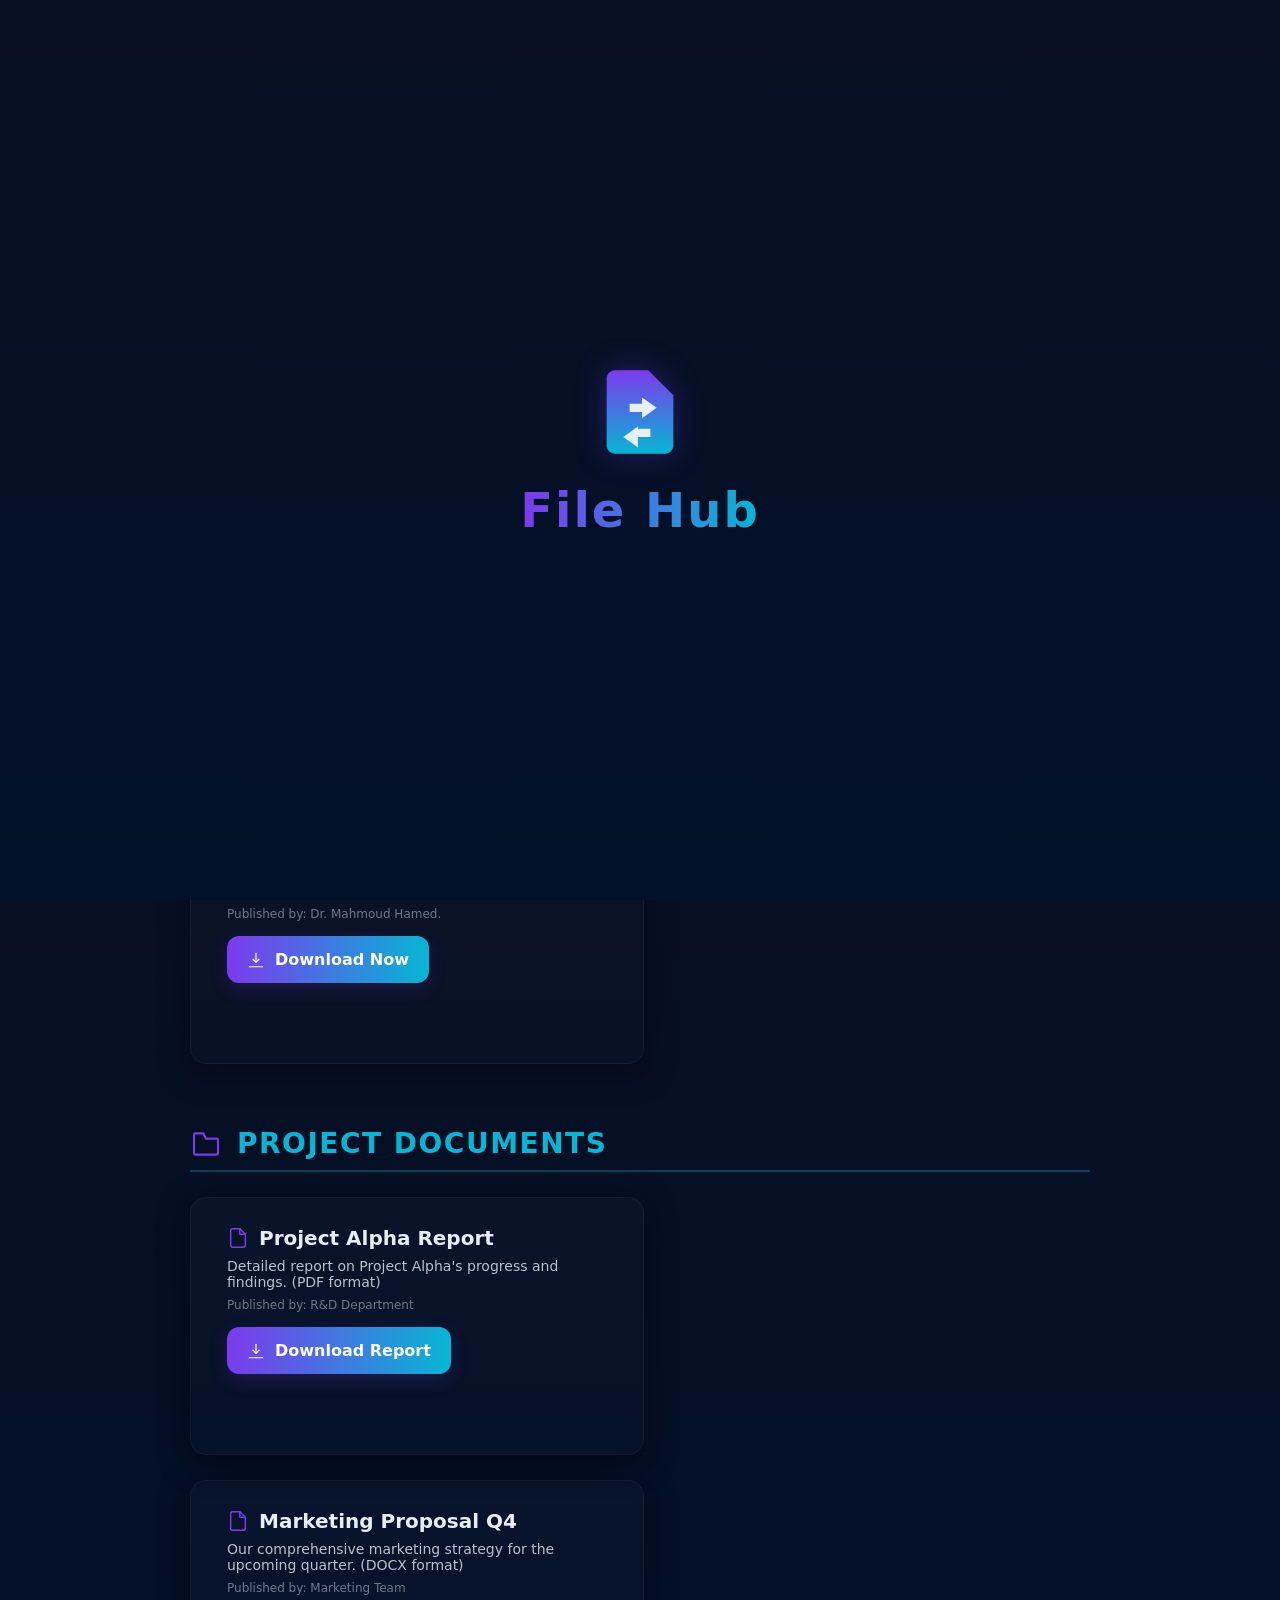
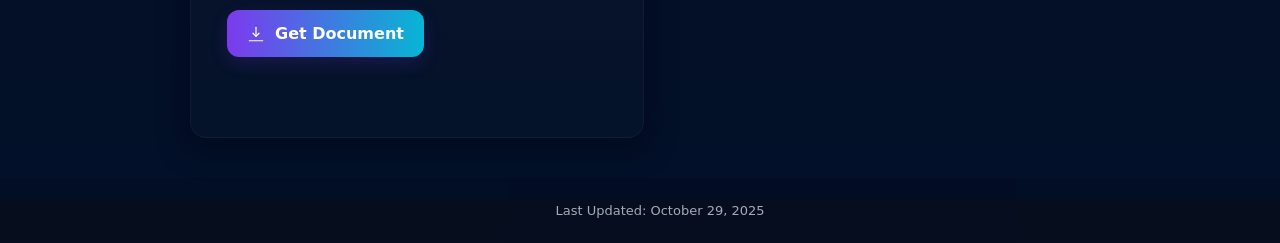
==== Downloads.html @ 2395d676 "Rename Home.html to Downloads.html" ====
<!doctype html>
<html lang="en">
<head>
  <meta charset="utf-8" />
  <meta name="viewport" content="width=device-width,initial-scale=1" />
  <title>File Hub - Downloads</title>
  <!-- Favicon for Files and Mechatronics -->
  <link rel="icon" type="image/svg+xml" href="data:image/svg+xml,%3Csvg xmlns='http://www.w3.org/2000/svg' viewBox='0 0 24 24'%3E%3Cdefs%3E%3ClinearGradient id='a' x1='12' y1='2' x2='12' y2='22' gradientUnits='userSpaceOnUse'%3E%3Cstop stop-color='%237c3aed'/%3E%3Cstop offset='1' stop-color='%2306b6d4'/%3E%3C/linearGradient%3E%3C/defs%3E%3Cpath d='M14 2H6c-1.1 0-2 .9-2 2v16c0 1.1.9 2 2 2h12c1.1 0 2-.9 2-2V8l-6-6z' fill='url(%23a)'/%3E%3Cpath d='M12.5 12h-3v-2h3V8.5L16 11l-3.5 2.5V12zM11.5 16h3v2h-3v2.5L8 18l3.5-2.5V16z' fill='%23e6eef8'/%3E%3C/svg%3E">
  <!-- Developer Note: This favicon represents a document with a gear, symbolizing files and mechatronics. -->

  <style>
    :root{
      --bg:#0f172a;
      --card:#0b1220;
      --accent1:#7c3aed;
      --accent2:#06b6d4;
      --glass: rgba(255,255,255,0.04);
      --text-color: #e6eef8;
      --muted-text: #b0bec5;
    }
    html,body{height:100%;margin:0;font-family:Inter,ui-sans-serif,system-ui,-apple-system,"Segoe UI",Roboto,'Helvetica Neue',Arial}
    body{
      display: flex;
      flex-direction: column; /* Stack header, main, footer vertically */
      min-height: 100vh; /* Ensure body takes full viewport height */
      background:linear-gradient(180deg,#071023 0%, #021029 100%);
      color:var(--text-color);
      justify-content: space-between; /* Push footer to bottom */
      overflow-x: hidden; /* Prevent horizontal scroll */
    }

    /* Splash Screen Styles */
    #splash-screen {
        position: fixed;
        top: 0;
        left: 0;
        width: 100%;
        height: 100%;
        background: linear-gradient(180deg,#071023 0%, #021029 100%);
        display: flex;
        flex-direction: column;
        justify-content: center;
        align-items: center;
        z-index: 1000;
        opacity: 1;
        visibility: visible;
        transition: opacity 0.5s ease-out, visibility 0.5s ease-out;
    }
    #splash-screen.hidden {
        opacity: 0;
        visibility: hidden;
    }
    #splash-screen .splash-icon {
        width: 100px;
        height: 100px;
        margin-bottom: 20px;
        /* Using a gradient for the icon to match card buttons */
        --icon-color-start: var(--accent1);
        --icon-color-end: var(--accent2);
        filter: drop-shadow(0 0 15px rgba(124,58,237,0.3)); /* Soft glow */
    }
    #splash-screen .splash-title {
        font-size: 3em;
        font-weight: 800;
        background: linear-gradient(90deg, var(--accent1), var(--accent2));
        -webkit-background-clip: text;
        -webkit-text-fill-color: transparent;
        margin: 0;
        letter-spacing: 2px;
    }

    main{
        flex-grow: 1; /* Allow main content to expand and push footer down */
        display: flex;
        flex-direction: column; /* Stack sections vertically */
        align-items: center; /* Center sections horizontally */
        padding: 40px 20px; /* Padding for the entire main content area */
        gap: 40px; /* Space between sections */
    }

    /* Upload Button Styles */
    .upload-section {
        width: 100%;
        max-width: 900px;
        margin-bottom: 20px; /* Space between upload button and first section */
        text-align: right; /* Align button to the right */
        padding-right: 20px; /* Small padding */
    }
    .upload-btn {
        --pad:14px 20px;
        display:inline-flex;
        align-items:center;
        gap:10px;
        background:linear-gradient(90deg,var(--accent1),var(--accent2));
        padding:var(--pad);
        border-radius:12px;
        color:white;
        font-weight:700;
        text-decoration:none;
        box-shadow:0 6px 18px rgba(124,58,237,0.18);
        transition:transform .15s ease,box-shadow .15s ease;
        cursor: pointer; /* Indicate it's clickable */
    }
    .upload-btn:hover{transform:translateY(-3px);box-shadow:0 12px 30px rgba(6,182,212,0.12)}
    .upload-btn:active{transform:translateY(-1px)}
    .upload-btn .icon {
        width:18px;
        height:18px;
        display:inline-block;
    }

    /* Modal Styles */
    .modal-overlay {
        position: fixed;
        top: 0;
        left: 0;
        width: 100%;
        height: 100%;
        background: rgba(0, 0, 0, 0.7); /* Dark semi-transparent background */
        display: flex;
        justify-content: center;
        align-items: center;
        z-index: 1001; /* Above splash screen when visible */
        opacity: 0;
        visibility: hidden;
        transition: opacity 0.3s ease-out, visibility 0.3s ease-out;
    }
    .modal-overlay.visible {
        opacity: 1;
        visibility: visible;
    }
    .modal-content {
        background: var(--card); /* Match card background */
        border-radius: 16px;
        box-shadow: 0 10px 40px rgba(0,0,0,0.8);
        width: 90%;
        max-width: 900px; /* Max width for the modal */
        height: 80%;
        position: relative;
        padding: 20px;
        display: flex;
        flex-direction: column;
        border: 1px solid rgba(255,255,255,0.06); /* Subtle border */
    }
    .modal-close-btn {
        position: absolute;
        top: 15px;
        right: 15px;
        background: none;
        border: none;
        font-size: 2.5em; /* Large X */
        color: var(--muted-text);
        cursor: pointer;
        line-height: 1;
        padding: 0;
        transition: color 0.2s ease;
    }
    .modal-close-btn:hover {
        color: var(--accent2); /* Accent color on hover */
    }
    .modal-iframe {
        width: 100%;
        height: 100%;
        border: none;
        border-radius: 8px; /* Slightly rounded corners for the iframe */
        background-color: white; /* Forms generally have white backgrounds */
    }


    /* Styles for individual file sections */
    .file-section {
        width: 100%;
        max-width: 900px; /* Max width for sections, adjust as needed */
        margin: 0 auto; /* Center sections */
    }
    .section-title {
        font-size: 28px;
        font-weight: 700;
        margin-bottom: 25px;
        color: var(--accent2); /* Use accent color for section titles */
        text-align: left; /* Aligned to left */
        text-transform: uppercase;
        letter-spacing: 1.5px;
        border-bottom: 2px solid rgba(6, 182, 212, 0.3); /* Subtle underline */
        padding-bottom: 10px;
        display: flex; /* For icon alignment */
        align-items: center;
        gap: 15px; /* Space between icon and title text */
    }
    .section-title .section-icon {
        width: 32px;
        height: 32px;
        color: var(--accent1); /* Use accent1 for section icons */
        transition: transform 0.2s ease-in-out;
    }
    .section-title:hover .section-icon {
        transform: scale(1.1); /* Subtle hover effect for icons */
    }
    .section-cards-wrapper {
        display: flex;
        flex-wrap: wrap; /* Allow cards to wrap to the next line */
        gap: 25px; /* Space between cards within a section */
        justify-content: flex-start; /* Align cards to the left within the section */
    }

    .card{
        background:linear-gradient(180deg, rgba(255,255,255,0.02), rgba(255,255,255,0.01));
        border-radius:16px;
        padding:28px 36px;
        box-shadow:0 8px 30px rgba(2,6,23,0.7);
        display:flex;
        gap:20px;
        align-items: flex-start; /* Align items to the left within the card */
        border:1px solid rgba(255,255,255,0.04);
        flex-direction: column; /* Stack info and other elements vertically */
        text-align: left; /* Align text within card to the left */
        max-width: 380px; /* Limit card width for better layout with multiple cards */
        width: 100%; /* Ensure card takes full width of its container if needed */
        min-height: 200px; /* Ensure cards have a consistent minimum height */
        justify-content: space-between; /* Space out content vertically */
    }
    .info{
        max-width:360px;
        width: 100%; /* Ensure info div takes full width of card */
    }
    .title{
      font-size:20px; /* Slightly larger title */
      font-weight:700;
      margin:0 0 8px; /* Adjusted margin */
      display: flex;
      align-items: center;
      justify-content: flex-start; /* Align title content to the left */
      color: var(--text-color); /* Ensure title color is clear */
    }
    .title .file-icon {
        width: 22px; /* Slightly larger icon */
        height: 22px;
        vertical-align: middle;
        margin-right: 10px; /* Adjusted margin */
        color: var(--accent1); /* Using accent1 for file icon */
    }
    .desc{
        font-size:14px; /* Slightly larger description */
        opacity:.8;
        margin:0 0 8px; /* Added margin-bottom */
    }
    .publisher { /* New style for publisher text */
        font-size: 12px;
        opacity: 0.6;
        margin-top: 5px;
        margin-bottom: 15px; /* Space before button */
        color: var(--muted-text); /* Muted color */
    }
    .download-btn{--pad:14px 20px;display:inline-flex;align-items:center;gap:10px;background:linear-gradient(90deg,var(--accent1),var(--accent2));padding:var(--pad);border-radius:12px;color:white;font-weight:700;text-decoration:none;box-shadow:0 6px 18px rgba(124,58,237,0.18);transition:transform .15s ease,box-shadow .15s ease}
    .download-btn:hover{transform:translateY(-3px);box-shadow:0 12px 30px rgba(6,182,212,0.12)}
    .download-btn:active{transform:translateY(-1px)}
    .icon{width:18px;height:18px;display:inline-block}

    /* Footer Styles */
    .page-footer {
        width: 100%;
        text-align: center;
        padding: 25px 20px;
        font-size: 13px;
        opacity: 0.7;
        color: var(--text-color);
        background: rgba(0,0,0,0.2); /* Slightly darker background for footer */
        margin-top: auto; /* Pushes footer to the bottom */
    }
    .page-footer p {
        margin: 0;
    }

    @media (max-width: 600px) {
        .card {
            padding: 20px 25px;
            max-width: 100%; /* Allow cards to take full width on small screens */
            align-items: center; /* Center content on small screens */
            text-align: center;
        }
        .section-title {
            font-size: 24px;
            justify-content: center; /* Center section title on small screens */
            text-align: center;
        }
        .title {
            justify-content: center; /* Center file title on small screens */
        }
        #splash-screen .splash-title {
            font-size: 2.2em;
        }
        .upload-section {
            text-align: center; /* Center upload button on small screens */
            padding-right: 0;
        }
        .modal-content {
            width: 95%; /* Make modal slightly wider on small screens */
            height: 90%;
        }
        .modal-close-btn {
            font-size: 2em; /* Smaller close button on small screens */
            top: 10px;
            right: 10px;
        }
    }
  </style>
</head>
<body>
  <!-- Splash Screen -->
  <div id="splash-screen">
    <svg class="splash-icon" viewBox="0 0 24 24" xmlns="http://www.w3.org/2000/svg">
        <defs>
            <linearGradient id="splashIconGradient" x1="12" y1="2" x2="12" y2="22" gradientUnits="userSpaceOnUse">
                <stop stop-color="var(--icon-color-start)"/>
                <stop offset="1" stop-color="var(--icon-color-end)"/>
            </linearGradient>
        </defs>
        <path d="M14 2H6c-1.1 0-2 .9-2 2v16c0 1.1.9 2 2 2h12c1.1 0 2-.9 2-2V8l-6-6z" fill="url(#splashIconGradient)"/>
        <path d="M12.5 12h-3v-2h3V8.5L16 11l-3.5 2.5V12zM11.5 16h3v2h-3v2.5L8 18l3.5-2.5V16z" fill="var(--text-color)"/>
    </svg>
    <p class="splash-title">File Hub</p>
  </div>
  <!-- End Splash Screen -->

  <!-- Upload Form Modal -->
  <div id="upload-modal-overlay" class="modal-overlay">
    <div class="modal-content">
      <button class="modal-close-btn" id="modal-close-btn">&times;</button>
      <iframe id="office-form-iframe" class="modal-iframe" src="" frameborder="0" allowfullscreen></iframe>
    </div>
  </div>
  <!-- End Upload Form Modal -->

  <main>
    <!-- Upload Files Section -->
    <div class="upload-section">
      <a id="upload-btn" class="upload-btn" href="#" role="button" data-form-url="https://forms.office.com/r/fYUKMMHHVL">
        <svg class="icon" viewBox="0 0 24 24" fill="none" xmlns="http://www.w3.org/2000/svg" aria-hidden="true">
            <path d="M4 14.8996V20.8996C4 21.452 4.44772 21.8996 5 21.8996H19C19.5523 21.8996 20 21.452 20 20.8996V14.8996" stroke="currentColor" stroke-width="1.6" stroke-linecap="round" stroke-linejoin="round"/>
            <path d="M12 16.8996V3.8996" stroke="currentColor" stroke-width="1.6" stroke-linecap="round" stroke-linejoin="round"/>
            <path d="M7 8.8996L12 3.8996L17 8.8996" stroke="currentColor" stroke-width="1.6" stroke-linecap="round" stroke-linejoin="round"/>
        </svg>
        Upload Files
      </a>
      <!-- Developer Note: This button opens an Office Form in a modal for users to upload files. -->
    </div>

    <!-- Start of File Section -->
    <section class="file-section">
      <h2 class="section-title">
        <svg class="section-icon" viewBox="0 0 24 24" fill="none" xmlns="http://www.w3.org/2000/svg">
            <path d="M10 4H4C3.44772 4 3 4.44772 3 5V19C3 19.5523 3.44772 20 4 20H20C20.5523 20 21 19.5523 21 19V9C21 8.44772 20.5523 8 20 8H12L10 4Z" stroke="currentColor" stroke-width="1.6" stroke-linecap="round" stroke-linejoin="round"/>
        </svg>
        Pneumatics and Hydraulics
      </h2>
      <div class="section-cards-wrapper">

        <!-- Start of Download Card -->
        <div class="card" role="region" aria-label="download card for Utility Program">
          <div class="info">
            <p class="title">
                <svg class="file-icon" viewBox="0 0 24 24" fill="none" xmlns="http://www.w3.org/2000/svg">
                    <path d="M14 2H6C5.46957 2 4.96086 2.21071 4.58579 2.58579C4.21071 2.96086 4 3.46957 4 4V20C4 20.5304 4.21071 21.0391 4.58579 21.4142C4.96086 21.7893 5.46957 22 6 22H18C18.5304 22 19.0391 21.7893 19.4142 21.4142C19.7893 21.0391 20 20.5304 20 20V8L14 2Z" stroke="currentColor" stroke-width="1.6" stroke-linecap="round" stroke-linejoin="round"/>
                    <path d="M14 2V8H20" stroke="currentColor" stroke-width="1.6" stroke-linecap="round" stroke-linejoin="round"/>
                </svg>
                Lecture 1
            </p>
            <p class="desc">Download the Lecture 1 of Pneumatics and Hydraulics.</p>
            <p class="publisher">Published by: Dr. Mahmoud Hamed.</p>
            <div style="margin-top:12px">
              <a class="download-btn" href="#" role="button"
                 data-file-url="https://drive.google.com/file/d/1rLRCszhYdbH1xzMe_nOHAbzesxZN32Aa/view?usp=drive_link"
                 data-file-name="Pneumatics_and_Hydraulics_Lecture_1_DTU.pdf">
                <svg class="icon" viewBox="0 0 24 24" fill="none" xmlns="http://www.w3.org/2000/svg" aria-hidden="true">
                  <path d="M12 3v12" stroke="currentColor" stroke-width="1.6" stroke-linecap="round" stroke-linejoin="round"/>
                  <path d="M8 11l4 4 4-4" stroke="currentColor" stroke-width="1.6" stroke-linecap="round" stroke-linejoin="round"/>
                  <path d="M21 21H3" stroke="currentColor" stroke-width="1.6" stroke-linecap="round" stroke-linejoin="round"/>
                </svg>
                Download Now
              </a>
            </div>
            <!-- Developer Note: If the file opens in the browser, right-click the preview and choose "Save as..." or use the button again. -->
          </div>
        </div>
        <!-- End of Download Card -->

        <!-- Start of Download Card - Duplicate this block for more files in this section -->
        <div class="card" role="region" aria-label="download card for Driver Pack">
          <div class="info">
            <p class="title">
                <svg class="file-icon" viewBox="0 0 24 24" fill="none" xmlns="http://www.w3.org/2000/svg">
                    <path d="M14 2H6C5.46957 2 4.96086 2.21071 4.58579 2.58579C4.21071 2.96086 4 3.46957 4 4V20C4 20.5304 4.21071 21.0391 4.58579 21.4142C4.96086 21.7893 5.46957 22 6 22H18C18.5304 22 19.0391 21.7893 19.4142 21.4142C19.7893 21.0391 20 20.5304 20 20V8L14 2Z" stroke="currentColor" stroke-width="1.6" stroke-linecap="round" stroke-linejoin="round"/>
                    <path d="M14 2V8H20" stroke="currentColor" stroke-width="1.6" stroke-linecap="round" stroke-linejoin="round"/>
                </svg>
                Lecture 2
            </p>
            <p class="desc">Download the Lecture 2 of Pneumatics and Hydraulics.</p>
            <p class="publisher">Published by: Dr. Mahmoud Hamed.</p>
            <div style="margin-top:12px">
              <a class="download-btn" href="#" role="button"
                 data-file-url="https://drive.google.com/file/d/1QFP4odfAIu3-ukTrT6fys9Et8iOrzWIq/view?usp=drive_link"
                 data-file-name="Pneumatics_and_Hydraulics_Lecture_2_DTU.pdf">
                <svg class="icon" viewBox="0 0 24 24" fill="none" xmlns="http://www.w3.org/2000/svg" aria-hidden="true">
                  <path d="M12 3v12" stroke="currentColor" stroke-width="1.6" stroke-linecap="round" stroke-linejoin="round"/>
                  <path d="M8 11l4 4 4-4" stroke="currentColor" stroke-width="1.6" stroke-linecap="round" stroke-linejoin="round"/>
                  <path d="M21 21H3" stroke="currentColor" stroke-width="1.6" stroke-linecap="round" stroke-linejoin="round"/>
                </svg>
                Download Now
              </a>
            </div>
            <!-- Developer Note: If the file opens in the browser, right-click the preview and choose "Save as..." or use the button again. -->
          </div>
        </div>
        <!-- End of Download Card -->
   <!-- Start of Download Card - Duplicate this block for more files in this section -->
        <div class="card" role="region" aria-label="download card for Driver Pack">
          <div class="info">
            <p class="title">
                <svg class="file-icon" viewBox="0 0 24 24" fill="none" xmlns="http://www.w3.org/2000/svg">
                    <path d="M14 2H6C5.46957 2 4.96086 2.21071 4.58579 2.58579C4.21071 2.96086 4 3.46957 4 4V20C4 20.5304 4.21071 21.0391 4.58579 21.4142C4.96086 21.7893 5.46957 22 6 22H18C18.5304 22 19.0391 21.7893 19.4142 21.4142C19.7893 21.0391 20 20.5304 20 20V8L14 2Z" stroke="currentColor" stroke-width="1.6" stroke-linecap="round" stroke-linejoin="round"/>
                    <path d="M14 2V8H20" stroke="currentColor" stroke-width="1.6" stroke-linecap="round" stroke-linejoin="round"/>
                </svg>
                Lecture 3
            </p>
            <p class="desc">Download the Lecture 3 of Pneumatics and Hydraulics.</p>
            <p class="publisher">Published by: Dr. Mahmoud Hamed.</p>
            <div style="margin-top:12px">
              <a class="download-btn" href="#" role="button"
                 data-file-url="https://drive.google.com/file/d/1Ij56Ad3kgxddCuv0FKruCuSk6Y7LHcGp/view?usp=drive_link"
                 data-file-name="Pneumatics_and_Hydraulics_Lecture_3_DTU.pdf">
                <svg class="icon" viewBox="0 0 24 24" fill="none" xmlns="http://www.w3.org/2000/svg" aria-hidden="true">
                  <path d="M12 3v12" stroke="currentColor" stroke-width="1.6" stroke-linecap="round" stroke-linejoin="round"/>
                  <path d="M8 11l4 4 4-4" stroke="currentColor" stroke-width="1.6" stroke-linecap="round" stroke-linejoin="round"/>
                  <path d="M21 21H3" stroke="currentColor" stroke-width="1.6" stroke-linecap="round" stroke-linejoin="round"/>
                </svg>
                Download Now
              </a>
            </div>
            <!-- Developer Note: If the file opens in the browser, right-click the preview and choose "Save as..." or use the button again. -->
          </div>
        </div>
        <!-- End of Download Card -->

      </div>
    </section>
    <!-- End of File Section -->

    <!-- Start of File Section - Duplicate this entire section block for more categories -->
    <section class="file-section">
      <h2 class="section-title">
        <svg class="section-icon" viewBox="0 0 24 24" fill="none" xmlns="http://www.w3.org/2000/svg">
            <path d="M10 4H4C3.44772 4 3 4.44772 3 5V19C3 19.5523 3.44772 20 4 20H20C20.5523 20 21 19.5523 21 19V9C21 8.44772 20.5523 8 20 8H12L10 4Z" stroke="currentColor" stroke-width="1.6" stroke-linecap="round" stroke-linejoin="round"/>
        </svg>
        Project Documents
      </h2>
      <div class="section-cards-wrapper">

        <!-- Start of Download Card -->
        <div class="card" role="region" aria-label="download card for Project Alpha Report">
          <div class="info">
            <p class="title">
                <svg class="file-icon" viewBox="0 0 24 24" fill="none" xmlns="http://www.w3.org/2000/svg">
                    <path d="M14 2H6C5.46957 2 4.96086 2.21071 4.58579 2.58579C4.21071 2.96086 4 3.46957 4 4V20C4 20.5304 4.21071 21.0391 4.58579 21.4142C4.96086 21.7893 5.46957 22 6 22H18C18.5304 22 19.0391 21.7893 19.4142 21.4142C19.7893 21.0391 20 20.5304 20 20V8L14 2Z" stroke="currentColor" stroke-width="1.6" stroke-linecap="round" stroke-linejoin="round"/>
                    <path d="M14 2V8H20" stroke="currentColor" stroke-width="1.6" stroke-linecap="round" stroke-linejoin="round"/>
                </svg>
                Project Alpha Report
            </p>
            <p class="desc">Detailed report on Project Alpha's progress and findings. (PDF format)</p>
            <p class="publisher">Published by: R&D Department</p>
            <div style="margin-top:12px">
              <a class="download-btn" href="#" role="button"
                 data-file-url="https://drive.google.com/uc?export=download&id=YOUR_FILE_ID_FOR_ALPHA_REPORT"
                 data-file-name="Project_Alpha_Report.pdf">
                <svg class="icon" viewBox="0 0 24 24" fill="none" xmlns="http://www.w3.org/2000/svg" aria-hidden="true">
                  <path d="M12 3v12" stroke="currentColor" stroke-width="1.6" stroke-linecap="round" stroke-linejoin="round"/>
                  <path d="M8 11l4 4 4-4" stroke="currentColor" stroke-width="1.6" stroke-linecap="round" stroke-linejoin="round"/>
                  <path d="M21 21H3" stroke="currentColor" stroke-width="1.6" stroke-linecap="round" stroke-linejoin="round"/>
                </svg>
                Download Report
              </a>
            </div>
            <!-- Developer Note: If the file opens in the browser, right-click the preview and choose "Save as..." or use the button again. -->
          </div>
        </div>
        <!-- End of Download Card -->

        <!-- Start of Download Card -->
        <div class="card" role="region" aria-label="download card for Marketing Proposal">
          <div class="info">
            <p class="title">
                <svg class="file-icon" viewBox="0 0 24 24" fill="none" xmlns="http://www.w3.org/2000/svg">
                    <path d="M14 2H6C5.46957 2 4.96086 2.21071 4.58579 2.58579C4.21071 2.96086 4 3.46957 4 4V20C4 20.5304 4.21071 21.0391 4.58579 21.4142C4.96086 21.7893 5.46957 22 6 22H18C18.5304 22 19.0391 21.7893 19.4142 21.4142C19.7893 21.0391 20 20.5304 20 20V8L14 2Z" stroke="currentColor" stroke-width="1.6" stroke-linecap="round" stroke-linejoin="round"/>
                    <path d="M14 2V8H20" stroke="currentColor" stroke-width="1.6" stroke-linecap="round" stroke-linejoin="round"/>
                </svg>
                Marketing Proposal Q4
            </p>
            <p class="desc">Our comprehensive marketing strategy for the upcoming quarter. (DOCX format)</p>
            <p class="publisher">Published by: Marketing Team</p>
            <div style="margin-top:12px">
              <a class="download-btn" href="#" role="button"
                 data-file-url="https://example.com/documents/marketing-proposal-q4.docx"
                 data-file-name="Marketing_Proposal_Q4.docx">
                <svg class="icon" viewBox="0 0 24 24" fill="none" xmlns="http://www.w3.org/2000/svg" aria-hidden="true">
                  <path d="M12 3v12" stroke="currentColor" stroke-width="1.6" stroke-linecap="round" stroke-linejoin="round"/>
                  <path d="M8 11l4 4 4-4" stroke="currentColor" stroke-width="1.6" stroke-linecap="round" stroke-linejoin="round"/>
                  <path d="M21 21H3" stroke="currentColor" stroke-width="1.6" stroke-linecap="round" stroke-linejoin="round"/>
                </svg>
                Get Document
              </a>
            </div>
            <!-- Developer Note: If the file opens in the browser, right-click the preview and choose "Save as..." or use the button again. -->
          </div>
        </div>
        <!-- End of Download Card -->

      </div>
    </section>
    <!-- End of File Section -->

  </main>

  <footer class="page-footer">
    <p>Last Updated: October 29, 2025</p>
  </footer>

  <script>
    document.addEventListener('DOMContentLoaded', () => {
      // --- Splash screen logic ---
      const splashScreen = document.getElementById('splash-screen');
      setTimeout(() => {
        splashScreen.classList.add('hidden');
        // Optional: Remove splash screen from DOM after transition to free up resources
        splashScreen.addEventListener('transitionend', () => {
          splashScreen.remove();
        }, { once: true });
      }, 2000); // Display for 2 seconds

      // --- Upload Modal Logic ---
      const uploadButton = document.getElementById('upload-btn');
      const modalOverlay = document.getElementById('upload-modal-overlay');
      const modalCloseBtn = document.getElementById('modal-close-btn');
      const officeFormIframe = document.getElementById('office-form-iframe');

      uploadButton.addEventListener('click', (e) => {
        e.preventDefault();
        const formUrl = uploadButton.dataset.formUrl;
        if (formUrl) {
          officeFormIframe.src = formUrl; // Set iframe source
          modalOverlay.classList.add('visible'); // Show modal
          document.body.style.overflow = 'hidden'; // Prevent scrolling background
        } else {
          console.error('Upload button is missing data-form-url attribute.');
        }
      });

      modalCloseBtn.addEventListener('click', () => {
        modalOverlay.classList.remove('visible'); // Hide modal
        officeFormIframe.src = ''; // Clear iframe source to stop any form processes
        document.body.style.overflow = ''; // Restore scrolling
      });

      // Close modal if clicking outside the content (on the overlay)
      modalOverlay.addEventListener('click', (e) => {
        if (e.target === modalOverlay) {
          modalOverlay.classList.remove('visible');
          officeFormIframe.src = '';
          document.body.style.overflow = '';
        }
      });


      // --- Download button logic ---
      const downloadButtons = document.querySelectorAll('.download-btn');

      downloadButtons.forEach(anchor => {
        const directUrl = anchor.dataset.fileUrl; // Get URL from data-file-url attribute
        const fileName = anchor.dataset.fileName; // Get optional filename from data-file-name

        // Set href for normal behavior (fallback)
        if (directUrl) {
          anchor.href = directUrl;
          anchor.target = '_blank';
          anchor.rel = 'noopener noreferrer';
        } else {
          console.warn('Download button is missing data-file-url:', anchor);
          anchor.href = '#'; // Prevent navigation if no URL
        }

        // Try to fetch the file and force-download (better UX in many browsers).
        // If CORS prevents it, fall back to opening the direct link.
        anchor.addEventListener('click', async function(e){
          if (!directUrl || directUrl === '#') {
            e.preventDefault(); // Prevent default if no valid URL
            return;
          }

          e.preventDefault(); // Always prevent default here, as we'll handle opening/downloading
          try{
            const resp = await fetch(directUrl, {mode:'cors'});
            if(!resp.ok) throw new Error('Network response was not ok');
            const blob = await resp.blob();
            const url = URL.createObjectURL(blob);
            const a = document.createElement('a');
            a.href = url;

            // Determine filename: Use data-file-name if provided, else from response headers, else default.
            if (fileName) {
                a.download = fileName;
            } else {
                const disp = resp.headers.get('Content-Disposition') || '';
                const match = disp.match(/filename\*=UTF-8''([^;\n\r]+)/i) || disp.match(/filename="?([^";]+)"?/i);
                a.download = match ? decodeURIComponent(match[1]) : 'downloaded-file';
            }

            document.body.appendChild(a);
            a.click();
            a.remove();
            URL.revokeObjectURL(url);
          }catch(err){
            // fallback: open the direct download link (Drive will usually prompt or show preview)
            console.error("Fetch download failed, opening direct link:", err);
            window.open(directUrl, '_blank', 'noopener');
          }
        });
      });
    });
  </script>
</body>
</html>
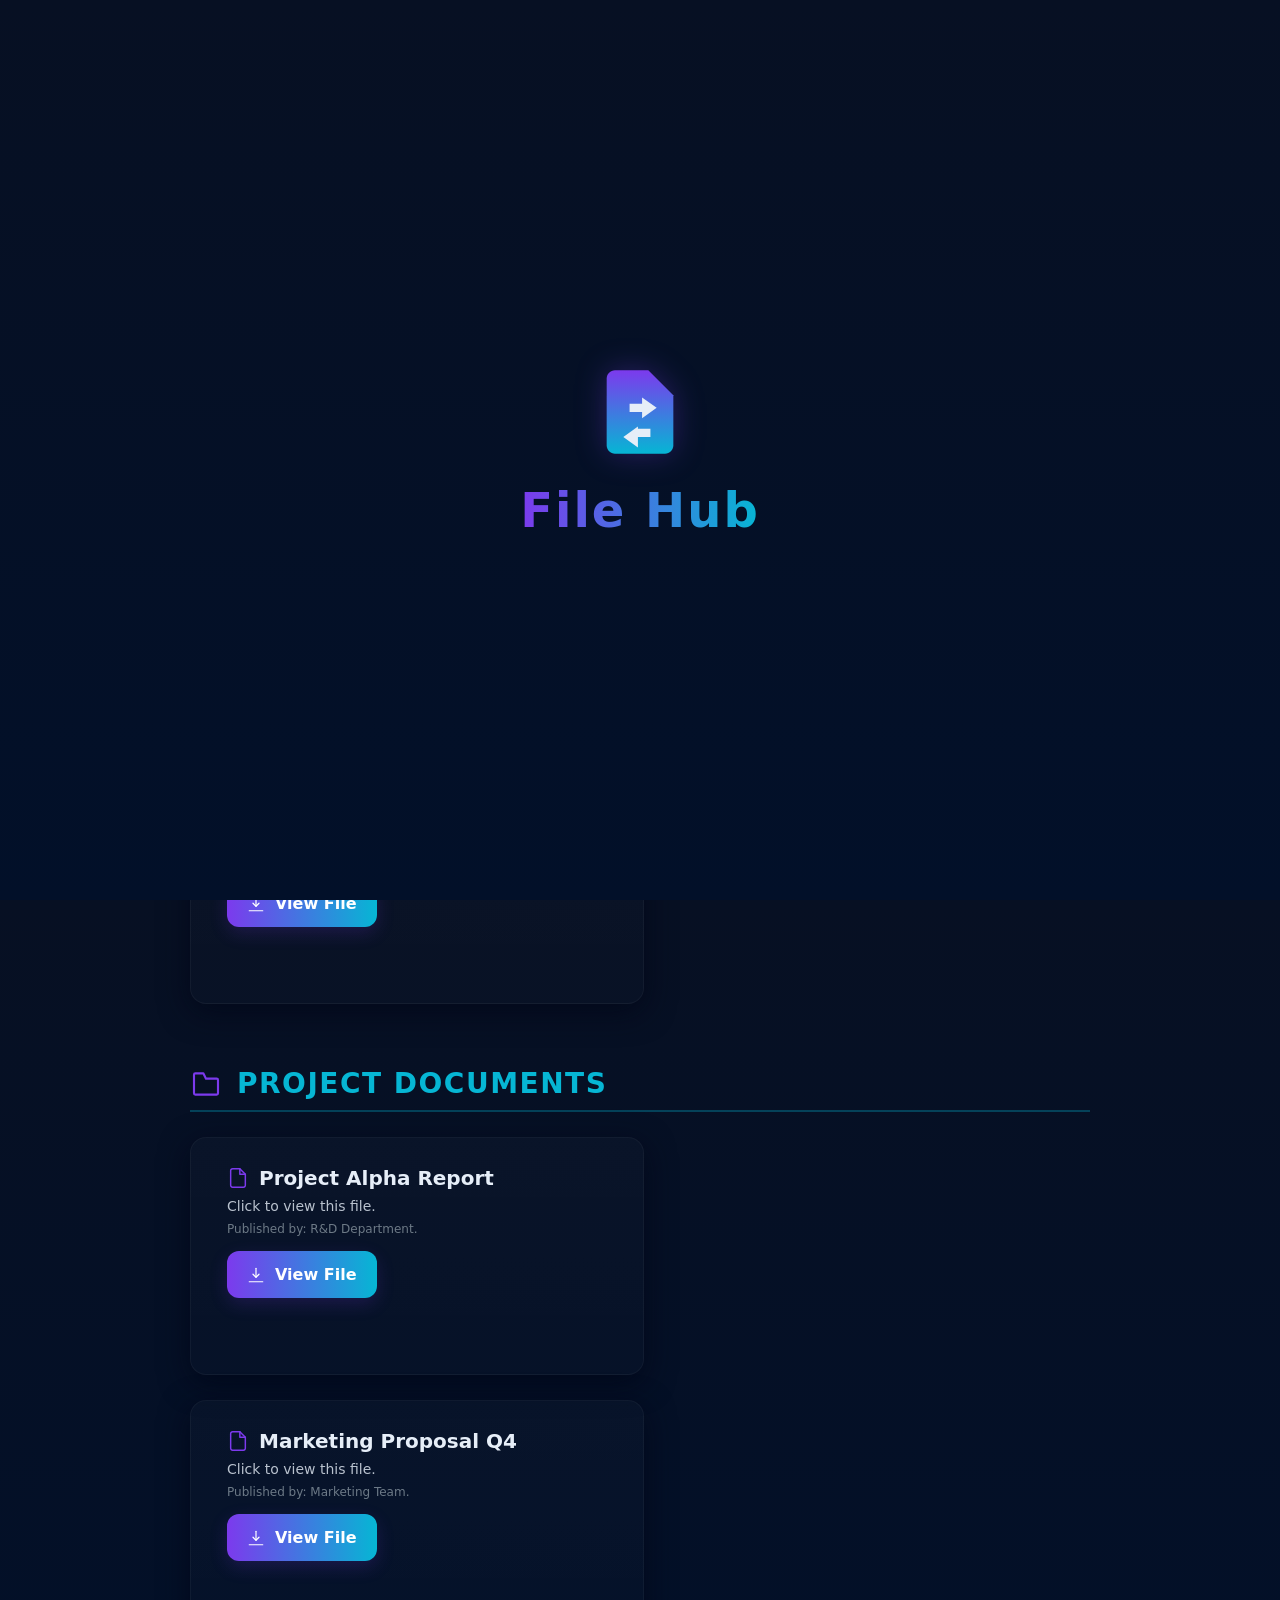
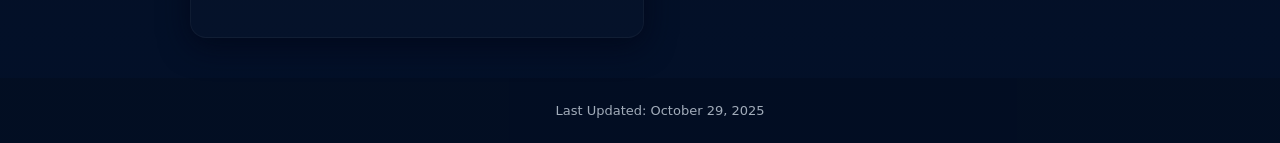
==== commit dc646dc3: "Update Downloads.html" ====
--- a/Downloads.html
+++ b/Downloads.html
@@ -109,7 +109,7 @@
         display:inline-block;
     }
 
-    /* Modal Styles */
+    /* Modal Styles (for both Upload and File View) */
     .modal-overlay {
         position: fixed;
         top: 0;
@@ -142,21 +142,46 @@
         flex-direction: column;
         border: 1px solid rgba(255,255,255,0.06); /* Subtle border */
     }
-    .modal-close-btn {
-        position: absolute;
+    .modal-header { /* For file view modal actions */
+        display: flex;
+        justify-content: flex-end; /* Align buttons to the right */
+        gap: 10px; /* Space between buttons */
+        margin-bottom: 10px; /* Space below header */
+        position: absolute; /* Position relative to modal-content */
         top: 15px;
         right: 15px;
+        z-index: 10; /* Ensure buttons are above iframe */
+    }
+    .modal-close-btn, .modal-action-btn {
         background: none;
         border: none;
         font-size: 2.5em; /* Large X */
         color: var(--muted-text);
         cursor: pointer;
         line-height: 1;
-        padding: 0;
-        transition: color 0.2s ease;
+        padding: 0 5px; /* Added horizontal padding */
+        transition: color 0.2s ease, transform 0.2s ease;
+        display: flex;
+        align-items: center;
+        justify-content: center;
+        width: 40px; /* Make button area clickable */
+        height: 40px;
+        border-radius: 50%; /* Make them round */
+    }
+    .modal-action-btn { /* Style specific to the "open in new window" button */
+        font-size: 1.5em; /* Smaller icon than close button */
+        color: var(--accent2);
+        background-color: rgba(6,182,212,0.1); /* Light background */
+        box-shadow: 0 2px 8px rgba(6,182,212,0.15);
     }
     .modal-close-btn:hover {
-        color: var(--accent2); /* Accent color on hover */
+        color: var(--accent1); /* Accent color on hover */
+        transform: rotate(90deg);
+    }
+    .modal-action-btn:hover {
+        color: var(--text-color);
+        background-color: var(--accent2);
+        transform: translateY(-2px);
     }
     .modal-iframe {
         width: 100%;
@@ -164,6 +189,11 @@
         border: none;
         border-radius: 8px; /* Slightly rounded corners for the iframe */
         background-color: white; /* Forms generally have white backgrounds */
+    }
+    /* Adjust iframe for file view to avoid overlapping header */
+    #file-viewer-iframe {
+        margin-top: 55px; /* Give space for the header buttons */
+        height: calc(100% - 55px); /* Adjust height accordingly */
     }
 
 
@@ -216,7 +246,7 @@
         text-align: left; /* Align text within card to the left */
         max-width: 380px; /* Limit card width for better layout with multiple cards */
         width: 100%; /* Ensure card takes full width of its container if needed */
-        min-height: 200px; /* Ensure cards have a consistent minimum height */
+        min-height: 180px; /* Adjusted min height */
         justify-content: space-between; /* Space out content vertically */
     }
     .info{
@@ -255,7 +285,7 @@
     .download-btn:hover{transform:translateY(-3px);box-shadow:0 12px 30px rgba(6,182,212,0.12)}
     .download-btn:active{transform:translateY(-1px)}
     .icon{width:18px;height:18px;display:inline-block}
-
+    
     /* Footer Styles */
     .page-footer {
         width: 100%;
@@ -296,11 +326,21 @@
         .modal-content {
             width: 95%; /* Make modal slightly wider on small screens */
             height: 90%;
-        }
-        .modal-close-btn {
-            font-size: 2em; /* Smaller close button on small screens */
+            padding: 15px; /* Adjust padding for smaller screens */
+        }
+        .modal-header {
             top: 10px;
             right: 10px;
+            gap: 5px;
+        }
+        .modal-close-btn, .modal-action-btn {
+            font-size: 2em; /* Smaller close button on small screens */
+            width: 35px;
+            height: 35px;
+        }
+        #file-viewer-iframe {
+            margin-top: 50px;
+            height: calc(100% - 50px);
         }
     }
   </style>
@@ -325,11 +365,29 @@
   <!-- Upload Form Modal -->
   <div id="upload-modal-overlay" class="modal-overlay">
     <div class="modal-content">
-      <button class="modal-close-btn" id="modal-close-btn">&times;</button>
+      <button class="modal-close-btn" id="upload-modal-close-btn">&times;</button>
       <iframe id="office-form-iframe" class="modal-iframe" src="" frameborder="0" allowfullscreen></iframe>
     </div>
   </div>
   <!-- End Upload Form Modal -->
+
+  <!-- File Viewer Modal -->
+  <div id="file-view-modal-overlay" class="modal-overlay">
+    <div class="modal-content">
+      <div class="modal-header">
+        <a id="open-in-new-window-btn" class="modal-action-btn" href="#" target="_blank" rel="noopener noreferrer" aria-label="Open in new window">
+          <svg class="icon" viewBox="0 0 24 24" fill="none" xmlns="http://www.w3.org/2000/svg">
+              <path d="M18 13V19C18 19.5523 17.5523 20 17 20H5C4.44772 20 4 19.5523 4 19V7C4 6.44772 4.44772 6 5 6H11" stroke="currentColor" stroke-width="1.6" stroke-linecap="round" stroke-linejoin="round"/>
+              <path d="M15 4H20V9" stroke="currentColor" stroke-width="1.6" stroke-linecap="round" stroke-linejoin="round"/>
+              <path d="M10 14L20 4" stroke="currentColor" stroke-width="1.6" stroke-linecap="round" stroke-linejoin="round"/>
+          </svg>
+        </a>
+        <button class="modal-close-btn" id="file-view-modal-close-btn">&times;</button>
+      </div>
+      <iframe id="file-viewer-iframe" class="modal-iframe" src="" frameborder="0" allowfullscreen></iframe>
+    </div>
+  </div>
+  <!-- End File Viewer Modal -->
 
   <main>
     <!-- Upload Files Section -->
@@ -356,7 +414,7 @@
       <div class="section-cards-wrapper">
 
         <!-- Start of Download Card -->
-        <div class="card" role="region" aria-label="download card for Utility Program">
+        <div class="card" role="region" aria-label="download card for Lecture 1">
           <div class="info">
             <p class="title">
                 <svg class="file-icon" viewBox="0 0 24 24" fill="none" xmlns="http://www.w3.org/2000/svg">
@@ -365,27 +423,26 @@
                 </svg>
                 Lecture 1
             </p>
-            <p class="desc">Download the Lecture 1 of Pneumatics and Hydraulics.</p>
+            <p class="desc">Click to view this file.</p>
             <p class="publisher">Published by: Dr. Mahmoud Hamed.</p>
             <div style="margin-top:12px">
               <a class="download-btn" href="#" role="button"
-                 data-file-url="https://drive.google.com/file/d/1rLRCszhYdbH1xzMe_nOHAbzesxZN32Aa/view?usp=drive_link"
-                 data-file-name="Pneumatics_and_Hydraulics_Lecture_1_DTU.pdf">
+                 data-file-url="https://drive.google.com/file/d/1rLRCszhYdbH1xzMe_nOHAbzesxZN32Aa/view?usp=drive_link">
                 <svg class="icon" viewBox="0 0 24 24" fill="none" xmlns="http://www.w3.org/2000/svg" aria-hidden="true">
                   <path d="M12 3v12" stroke="currentColor" stroke-width="1.6" stroke-linecap="round" stroke-linejoin="round"/>
                   <path d="M8 11l4 4 4-4" stroke="currentColor" stroke-width="1.6" stroke-linecap="round" stroke-linejoin="round"/>
                   <path d="M21 21H3" stroke="currentColor" stroke-width="1.6" stroke-linecap="round" stroke-linejoin="round"/>
                 </svg>
-                Download Now
+                View File
               </a>
             </div>
-            <!-- Developer Note: If the file opens in the browser, right-click the preview and choose "Save as..." or use the button again. -->
+            <!-- Developer Note: This card opens the file in an in-page modal. -->
           </div>
         </div>
         <!-- End of Download Card -->
 
         <!-- Start of Download Card - Duplicate this block for more files in this section -->
-        <div class="card" role="region" aria-label="download card for Driver Pack">
+        <div class="card" role="region" aria-label="download card for Lecture 2">
           <div class="info">
             <p class="title">
                 <svg class="file-icon" viewBox="0 0 24 24" fill="none" xmlns="http://www.w3.org/2000/svg">
@@ -394,26 +451,26 @@
                 </svg>
                 Lecture 2
             </p>
-            <p class="desc">Download the Lecture 2 of Pneumatics and Hydraulics.</p>
+            <p class="desc">Click to view this file.</p>
             <p class="publisher">Published by: Dr. Mahmoud Hamed.</p>
             <div style="margin-top:12px">
               <a class="download-btn" href="#" role="button"
-                 data-file-url="https://drive.google.com/file/d/1QFP4odfAIu3-ukTrT6fys9Et8iOrzWIq/view?usp=drive_link"
-                 data-file-name="Pneumatics_and_Hydraulics_Lecture_2_DTU.pdf">
+                 data-file-url="https://drive.google.com/file/d/1QFP4odfAIu3-ukTrT6fys9Et8iOrzWIq/view?usp=drive_link">
                 <svg class="icon" viewBox="0 0 24 24" fill="none" xmlns="http://www.w3.org/2000/svg" aria-hidden="true">
                   <path d="M12 3v12" stroke="currentColor" stroke-width="1.6" stroke-linecap="round" stroke-linejoin="round"/>
                   <path d="M8 11l4 4 4-4" stroke="currentColor" stroke-width="1.6" stroke-linecap="round" stroke-linejoin="round"/>
                   <path d="M21 21H3" stroke="currentColor" stroke-width="1.6" stroke-linecap="round" stroke-linejoin="round"/>
                 </svg>
-                Download Now
+                View File
               </a>
             </div>
-            <!-- Developer Note: If the file opens in the browser, right-click the preview and choose "Save as..." or use the button again. -->
+            <!-- Developer Note: This card opens the file in an in-page modal. -->
           </div>
         </div>
         <!-- End of Download Card -->
-   <!-- Start of Download Card - Duplicate this block for more files in this section -->
-        <div class="card" role="region" aria-label="download card for Driver Pack">
+
+        <!-- Start of Download Card - Duplicate this block for more files in this section -->
+        <div class="card" role="region" aria-label="download card for Lecture 3">
           <div class="info">
             <p class="title">
                 <svg class="file-icon" viewBox="0 0 24 24" fill="none" xmlns="http://www.w3.org/2000/svg">
@@ -422,21 +479,20 @@
                 </svg>
                 Lecture 3
             </p>
-            <p class="desc">Download the Lecture 3 of Pneumatics and Hydraulics.</p>
+            <p class="desc">Click to view this file.</p>
             <p class="publisher">Published by: Dr. Mahmoud Hamed.</p>
             <div style="margin-top:12px">
               <a class="download-btn" href="#" role="button"
-                 data-file-url="https://drive.google.com/file/d/1Ij56Ad3kgxddCuv0FKruCuSk6Y7LHcGp/view?usp=drive_link"
-                 data-file-name="Pneumatics_and_Hydraulics_Lecture_3_DTU.pdf">
+                 data-file-url="https://drive.google.com/file/d/1Ij56Ad3kgxddCuv0FKruCuSk6Y7LHcGp/view?usp=drive_link">
                 <svg class="icon" viewBox="0 0 24 24" fill="none" xmlns="http://www.w3.org/2000/svg" aria-hidden="true">
                   <path d="M12 3v12" stroke="currentColor" stroke-width="1.6" stroke-linecap="round" stroke-linejoin="round"/>
                   <path d="M8 11l4 4 4-4" stroke="currentColor" stroke-width="1.6" stroke-linecap="round" stroke-linejoin="round"/>
                   <path d="M21 21H3" stroke="currentColor" stroke-width="1.6" stroke-linecap="round" stroke-linejoin="round"/>
                 </svg>
-                Download Now
+                View File
               </a>
             </div>
-            <!-- Developer Note: If the file opens in the browser, right-click the preview and choose "Save as..." or use the button again. -->
+            <!-- Developer Note: This card opens the file in an in-page modal. -->
           </div>
         </div>
         <!-- End of Download Card -->
@@ -465,21 +521,20 @@
                 </svg>
                 Project Alpha Report
             </p>
-            <p class="desc">Detailed report on Project Alpha's progress and findings. (PDF format)</p>
-            <p class="publisher">Published by: R&D Department</p>
+            <p class="desc">Click to view this file.</p>
+            <p class="publisher">Published by: R&D Department.</p>
             <div style="margin-top:12px">
               <a class="download-btn" href="#" role="button"
-                 data-file-url="https://drive.google.com/uc?export=download&id=YOUR_FILE_ID_FOR_ALPHA_REPORT"
-                 data-file-name="Project_Alpha_Report.pdf">
+                 data-file-url="https://drive.google.com/file/d/YOUR_FILE_ID_FOR_ALPHA_REPORT/view?usp=drive_link">
                 <svg class="icon" viewBox="0 0 24 24" fill="none" xmlns="http://www.w3.org/2000/svg" aria-hidden="true">
                   <path d="M12 3v12" stroke="currentColor" stroke-width="1.6" stroke-linecap="round" stroke-linejoin="round"/>
                   <path d="M8 11l4 4 4-4" stroke="currentColor" stroke-width="1.6" stroke-linecap="round" stroke-linejoin="round"/>
                   <path d="M21 21H3" stroke="currentColor" stroke-width="1.6" stroke-linecap="round" stroke-linejoin="round"/>
                 </svg>
-                Download Report
+                View File
               </a>
             </div>
-            <!-- Developer Note: If the file opens in the browser, right-click the preview and choose "Save as..." or use the button again. -->
+            <!-- Developer Note: This card opens the file in an in-page modal. -->
           </div>
         </div>
         <!-- End of Download Card -->
@@ -494,21 +549,20 @@
                 </svg>
                 Marketing Proposal Q4
             </p>
-            <p class="desc">Our comprehensive marketing strategy for the upcoming quarter. (DOCX format)</p>
-            <p class="publisher">Published by: Marketing Team</p>
+            <p class="desc">Click to view this file.</p>
+            <p class="publisher">Published by: Marketing Team.</p>
             <div style="margin-top:12px">
               <a class="download-btn" href="#" role="button"
-                 data-file-url="https://example.com/documents/marketing-proposal-q4.docx"
-                 data-file-name="Marketing_Proposal_Q4.docx">
+                 data-file-url="https://example.com/documents/marketing-proposal-q4.docx">
                 <svg class="icon" viewBox="0 0 24 24" fill="none" xmlns="http://www.w3.org/2000/svg" aria-hidden="true">
                   <path d="M12 3v12" stroke="currentColor" stroke-width="1.6" stroke-linecap="round" stroke-linejoin="round"/>
                   <path d="M8 11l4 4 4-4" stroke="currentColor" stroke-width="1.6" stroke-linecap="round" stroke-linejoin="round"/>
                   <path d="M21 21H3" stroke="currentColor" stroke-width="1.6" stroke-linecap="round" stroke-linejoin="round"/>
                 </svg>
-                Get Document
+                View File
               </a>
             </div>
-            <!-- Developer Note: If the file opens in the browser, right-click the preview and choose "Save as..." or use the button again. -->
+            <!-- Developer Note: This card opens the file in an in-page modal. -->
           </div>
         </div>
         <!-- End of Download Card -->
@@ -529,7 +583,6 @@
       const splashScreen = document.getElementById('splash-screen');
       setTimeout(() => {
         splashScreen.classList.add('hidden');
-        // Optional: Remove splash screen from DOM after transition to free up resources
         splashScreen.addEventListener('transitionend', () => {
           splashScreen.remove();
         }, { once: true });
@@ -537,92 +590,80 @@
 
       // --- Upload Modal Logic ---
       const uploadButton = document.getElementById('upload-btn');
-      const modalOverlay = document.getElementById('upload-modal-overlay');
-      const modalCloseBtn = document.getElementById('modal-close-btn');
+      const uploadModalOverlay = document.getElementById('upload-modal-overlay');
+      const uploadModalCloseBtn = document.getElementById('upload-modal-close-btn');
       const officeFormIframe = document.getElementById('office-form-iframe');
 
       uploadButton.addEventListener('click', (e) => {
         e.preventDefault();
         const formUrl = uploadButton.dataset.formUrl;
         if (formUrl) {
-          officeFormIframe.src = formUrl; // Set iframe source
-          modalOverlay.classList.add('visible'); // Show modal
-          document.body.style.overflow = 'hidden'; // Prevent scrolling background
+          officeFormIframe.src = formUrl;
+          uploadModalOverlay.classList.add('visible');
+          document.body.style.overflow = 'hidden';
         } else {
           console.error('Upload button is missing data-form-url attribute.');
         }
       });
 
-      modalCloseBtn.addEventListener('click', () => {
-        modalOverlay.classList.remove('visible'); // Hide modal
-        officeFormIframe.src = ''; // Clear iframe source to stop any form processes
-        document.body.style.overflow = ''; // Restore scrolling
+      uploadModalCloseBtn.addEventListener('click', () => {
+        uploadModalOverlay.classList.remove('visible');
+        officeFormIframe.src = '';
+        document.body.style.overflow = '';
       });
 
-      // Close modal if clicking outside the content (on the overlay)
-      modalOverlay.addEventListener('click', (e) => {
-        if (e.target === modalOverlay) {
-          modalOverlay.classList.remove('visible');
+      uploadModalOverlay.addEventListener('click', (e) => {
+        if (e.target === uploadModalOverlay) {
+          uploadModalOverlay.classList.remove('visible');
           officeFormIframe.src = '';
           document.body.style.overflow = '';
         }
       });
 
-
-      // --- Download button logic ---
+      // --- File Viewer Modal Logic ---
+      const fileViewModalOverlay = document.getElementById('file-view-modal-overlay');
+      const fileViewModalCloseBtn = document.getElementById('file-view-modal-close-btn');
+      const fileViewerIframe = document.getElementById('file-viewer-iframe');
+      const openInNewWindowBtn = document.getElementById('open-in-new-window-btn');
+
       const downloadButtons = document.querySelectorAll('.download-btn');
 
       downloadButtons.forEach(anchor => {
-        const directUrl = anchor.dataset.fileUrl; // Get URL from data-file-url attribute
-        const fileName = anchor.dataset.fileName; // Get optional filename from data-file-name
-
-        // Set href for normal behavior (fallback)
-        if (directUrl) {
-          anchor.href = directUrl;
-          anchor.target = '_blank';
-          anchor.rel = 'noopener noreferrer';
-        } else {
-          console.warn('Download button is missing data-file-url:', anchor);
-          anchor.href = '#'; // Prevent navigation if no URL
-        }
-
-        // Try to fetch the file and force-download (better UX in many browsers).
-        // If CORS prevents it, fall back to opening the direct link.
-        anchor.addEventListener('click', async function(e){
-          if (!directUrl || directUrl === '#') {
-            e.preventDefault(); // Prevent default if no valid URL
-            return;
-          }
-
-          e.preventDefault(); // Always prevent default here, as we'll handle opening/downloading
-          try{
-            const resp = await fetch(directUrl, {mode:'cors'});
-            if(!resp.ok) throw new Error('Network response was not ok');
-            const blob = await resp.blob();
-            const url = URL.createObjectURL(blob);
-            const a = document.createElement('a');
-            a.href = url;
-
-            // Determine filename: Use data-file-name if provided, else from response headers, else default.
-            if (fileName) {
-                a.download = fileName;
-            } else {
-                const disp = resp.headers.get('Content-Disposition') || '';
-                const match = disp.match(/filename\*=UTF-8''([^;\n\r]+)/i) || disp.match(/filename="?([^";]+)"?/i);
-                a.download = match ? decodeURIComponent(match[1]) : 'downloaded-file';
-            }
-
-            document.body.appendChild(a);
-            a.click();
-            a.remove();
-            URL.revokeObjectURL(url);
-          }catch(err){
-            // fallback: open the direct download link (Drive will usually prompt or show preview)
-            console.error("Fetch download failed, opening direct link:", err);
-            window.open(directUrl, '_blank', 'noopener');
+        const fileUrl = anchor.dataset.fileUrl;
+
+        // The href attribute of the button itself will now open the modal
+        anchor.href = '#'; // Prevent default navigation if JS is active
+
+        // Add click listener to open the file in the modal
+        anchor.addEventListener('click', (e) => {
+          e.preventDefault();
+          if (fileUrl) {
+            fileViewerIframe.src = fileUrl; // Set iframe source to the file URL
+            openInNewWindowBtn.href = fileUrl; // Set the href for the "Open in New Window" button
+            fileViewModalOverlay.classList.add('visible'); // Show file viewer modal
+            document.body.style.overflow = 'hidden'; // Prevent background scrolling
+          } else {
+            console.warn('View File button is missing data-file-url:', anchor);
           }
         });
       });
+
+      fileViewModalCloseBtn.addEventListener('click', () => {
+        fileViewModalOverlay.classList.remove('visible'); // Hide file viewer modal
+        fileViewerIframe.src = ''; // Clear iframe source
+        document.body.style.overflow = ''; // Restore background scrolling
+      });
+
+      fileViewModalOverlay.addEventListener('click', (e) => {
+        if (e.target === fileViewModalOverlay) {
+          fileViewModalOverlay.classList.remove('visible');
+          fileViewerIframe.src = '';
+          document.body.style.overflow = '';
+        }
+      });
+
+      // The 'openInNewWindowBtn' already has target="_blank" and rel="noopener noreferrer" in HTML
+      // Its href is set dynamically when the file view modal opens. No extra JS click needed.
     });
   </script>
 </body>
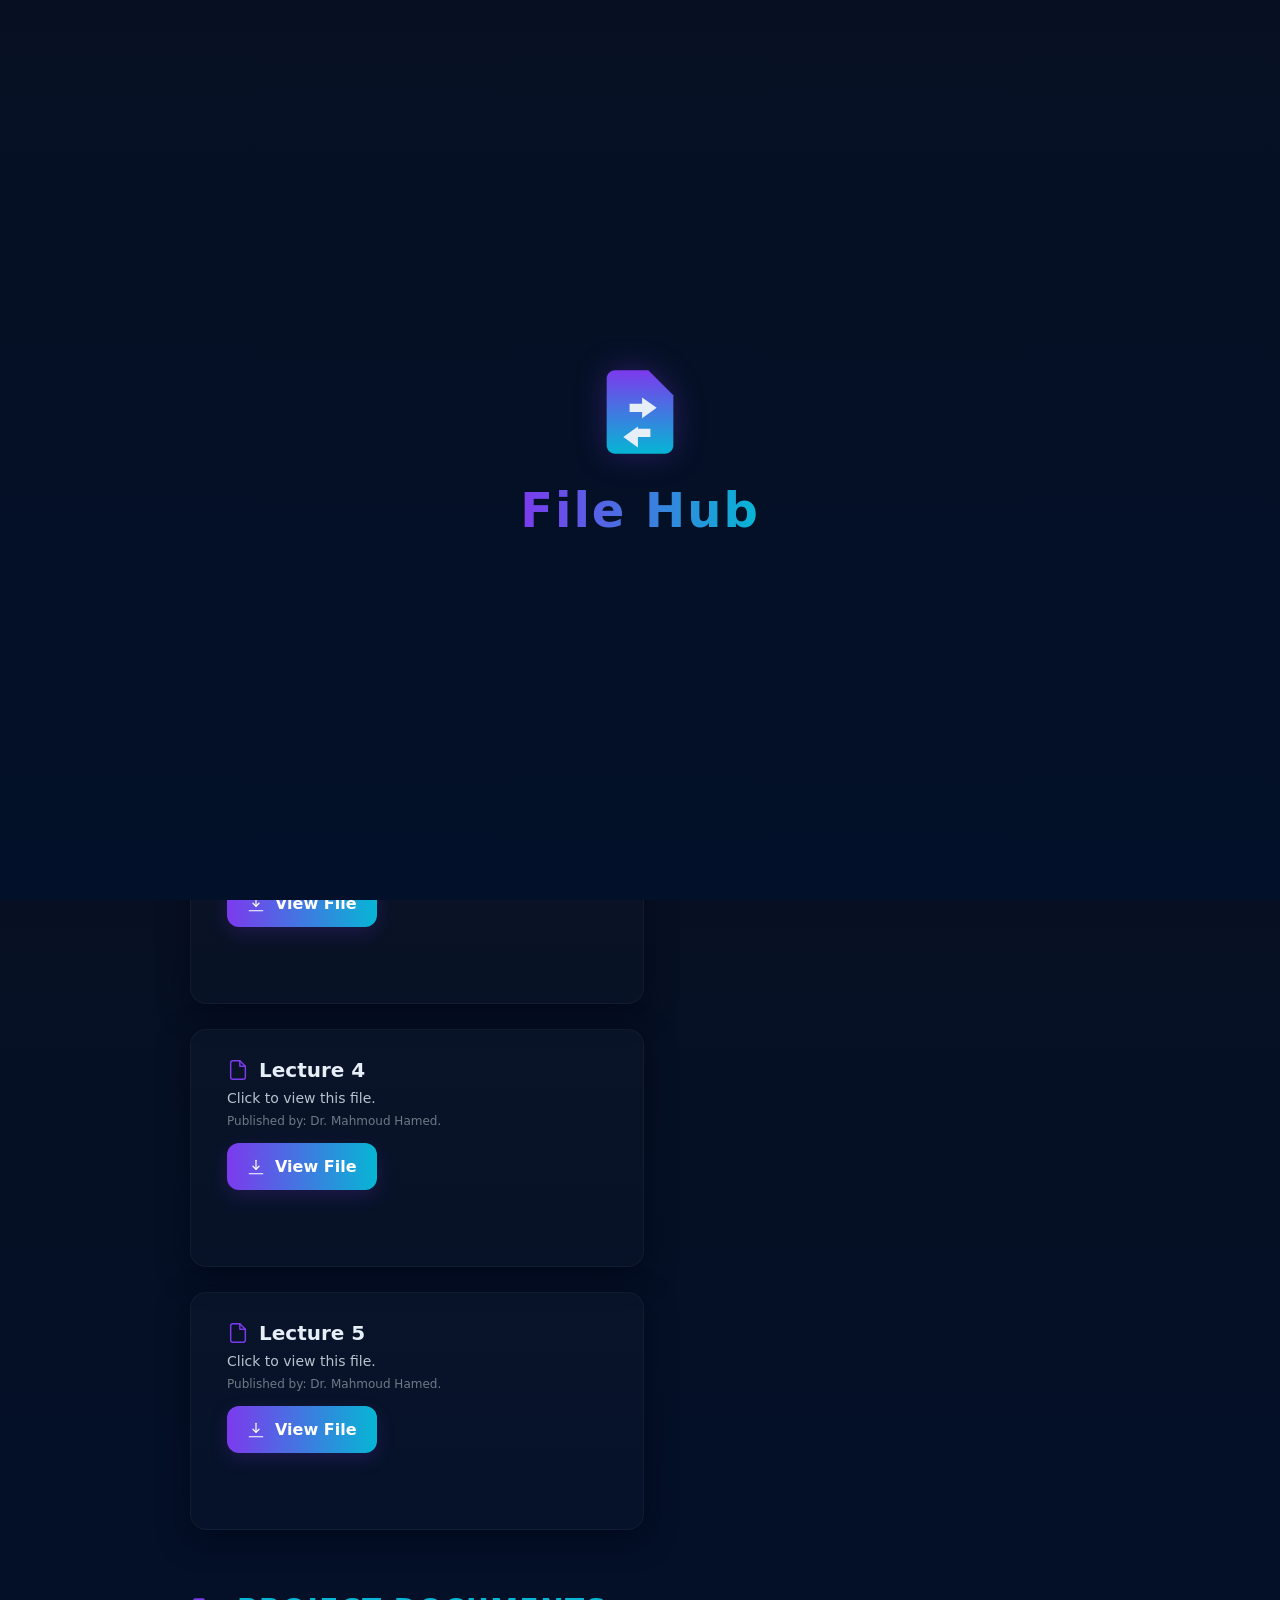
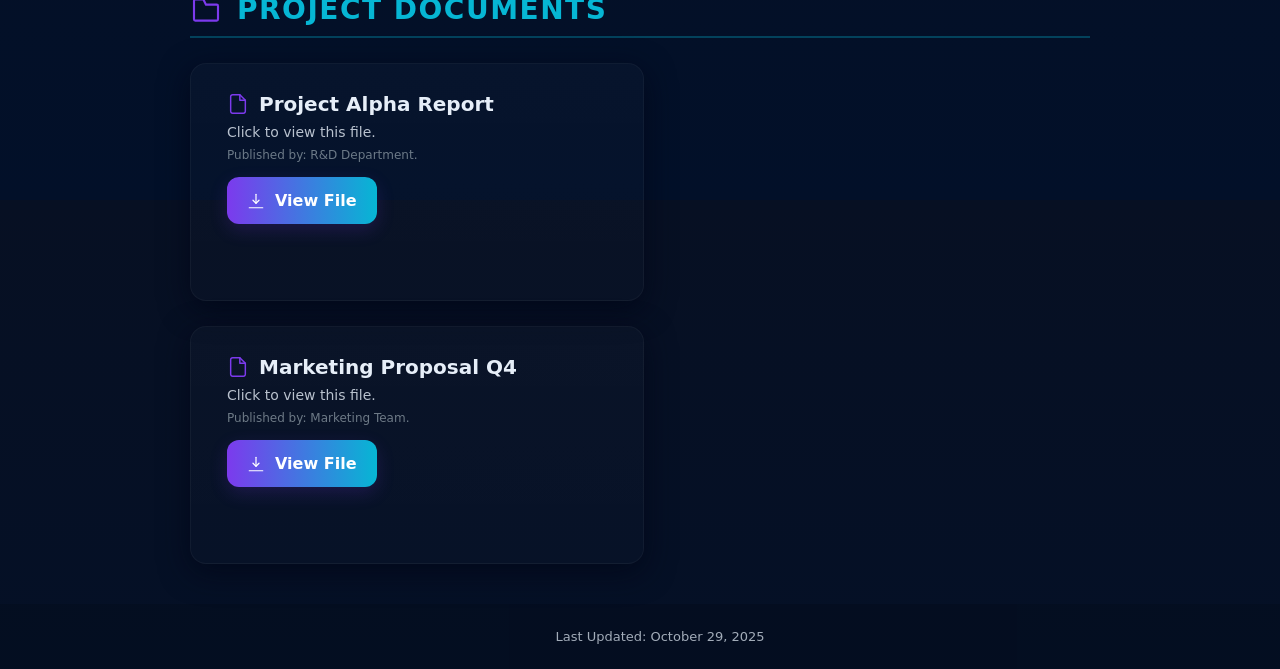
==== commit 7d802a62: "Update Downloads.html" ====
--- a/Downloads.html
+++ b/Downloads.html
@@ -496,7 +496,60 @@
           </div>
         </div>
         <!-- End of Download Card -->
-
+ <!-- Start of Download Card - Duplicate this block for more files in this section -->
+        <div class="card" role="region" aria-label="download card for Lecture 3">
+          <div class="info">
+            <p class="title">
+                <svg class="file-icon" viewBox="0 0 24 24" fill="none" xmlns="http://www.w3.org/2000/svg">
+                    <path d="M14 2H6C5.46957 2 4.96086 2.21071 4.58579 2.58579C4.21071 2.96086 4 3.46957 4 4V20C4 20.5304 4.21071 21.0391 4.58579 21.4142C4.96086 21.7893 5.46957 22 6 22H18C18.5304 22 19.0391 21.7893 19.4142 21.4142C19.7893 21.0391 20 20.5304 20 20V8L14 2Z" stroke="currentColor" stroke-width="1.6" stroke-linecap="round" stroke-linejoin="round"/>
+                    <path d="M14 2V8H20" stroke="currentColor" stroke-width="1.6" stroke-linecap="round" stroke-linejoin="round"/>
+                </svg>
+                Lecture 4
+            </p>
+            <p class="desc">Click to view this file.</p>
+            <p class="publisher">Published by: Dr. Mahmoud Hamed.</p>
+            <div style="margin-top:12px">
+              <a class="download-btn" href="#" role="button"
+                 data-file-url="https://drive.google.com/file/d/1iapOU-IZHW6MeAmtH6GSkQYj7hcXgO3F/view?usp=drive_link">
+                <svg class="icon" viewBox="0 0 24 24" fill="none" xmlns="http://www.w3.org/2000/svg" aria-hidden="true">
+                  <path d="M12 3v12" stroke="currentColor" stroke-width="1.6" stroke-linecap="round" stroke-linejoin="round"/>
+                  <path d="M8 11l4 4 4-4" stroke="currentColor" stroke-width="1.6" stroke-linecap="round" stroke-linejoin="round"/>
+                  <path d="M21 21H3" stroke="currentColor" stroke-width="1.6" stroke-linecap="round" stroke-linejoin="round"/>
+                </svg>
+                View File
+              </a>
+            </div>
+            <!-- Developer Note: This card opens the file in an in-page modal. -->
+          </div>
+        </div>
+        <!-- End of Download Card -->
+          <!-- Start of Download Card - Duplicate this block for more files in this section -->
+        <div class="card" role="region" aria-label="download card for Lecture 3">
+          <div class="info">
+            <p class="title">
+                <svg class="file-icon" viewBox="0 0 24 24" fill="none" xmlns="http://www.w3.org/2000/svg">
+                    <path d="M14 2H6C5.46957 2 4.96086 2.21071 4.58579 2.58579C4.21071 2.96086 4 3.46957 4 4V20C4 20.5304 4.21071 21.0391 4.58579 21.4142C4.96086 21.7893 5.46957 22 6 22H18C18.5304 22 19.0391 21.7893 19.4142 21.4142C19.7893 21.0391 20 20.5304 20 20V8L14 2Z" stroke="currentColor" stroke-width="1.6" stroke-linecap="round" stroke-linejoin="round"/>
+                    <path d="M14 2V8H20" stroke="currentColor" stroke-width="1.6" stroke-linecap="round" stroke-linejoin="round"/>
+                </svg>
+                Lecture 5
+            </p>
+            <p class="desc">Click to view this file.</p>
+            <p class="publisher">Published by: Dr. Mahmoud Hamed.</p>
+            <div style="margin-top:12px">
+              <a class="download-btn" href="#" role="button"
+                 data-file-url="https://drive.google.com/file/d/1nZimO8IL_3MdwT0o1TQYxT0WstoFh3py/view?usp=drive_link">
+                <svg class="icon" viewBox="0 0 24 24" fill="none" xmlns="http://www.w3.org/2000/svg" aria-hidden="true">
+                  <path d="M12 3v12" stroke="currentColor" stroke-width="1.6" stroke-linecap="round" stroke-linejoin="round"/>
+                  <path d="M8 11l4 4 4-4" stroke="currentColor" stroke-width="1.6" stroke-linecap="round" stroke-linejoin="round"/>
+                  <path d="M21 21H3" stroke="currentColor" stroke-width="1.6" stroke-linecap="round" stroke-linejoin="round"/>
+                </svg>
+                View File
+              </a>
+            </div>
+            <!-- Developer Note: This card opens the file in an in-page modal. -->
+          </div>
+        </div>
+        <!-- End of Download Card -->
       </div>
     </section>
     <!-- End of File Section -->
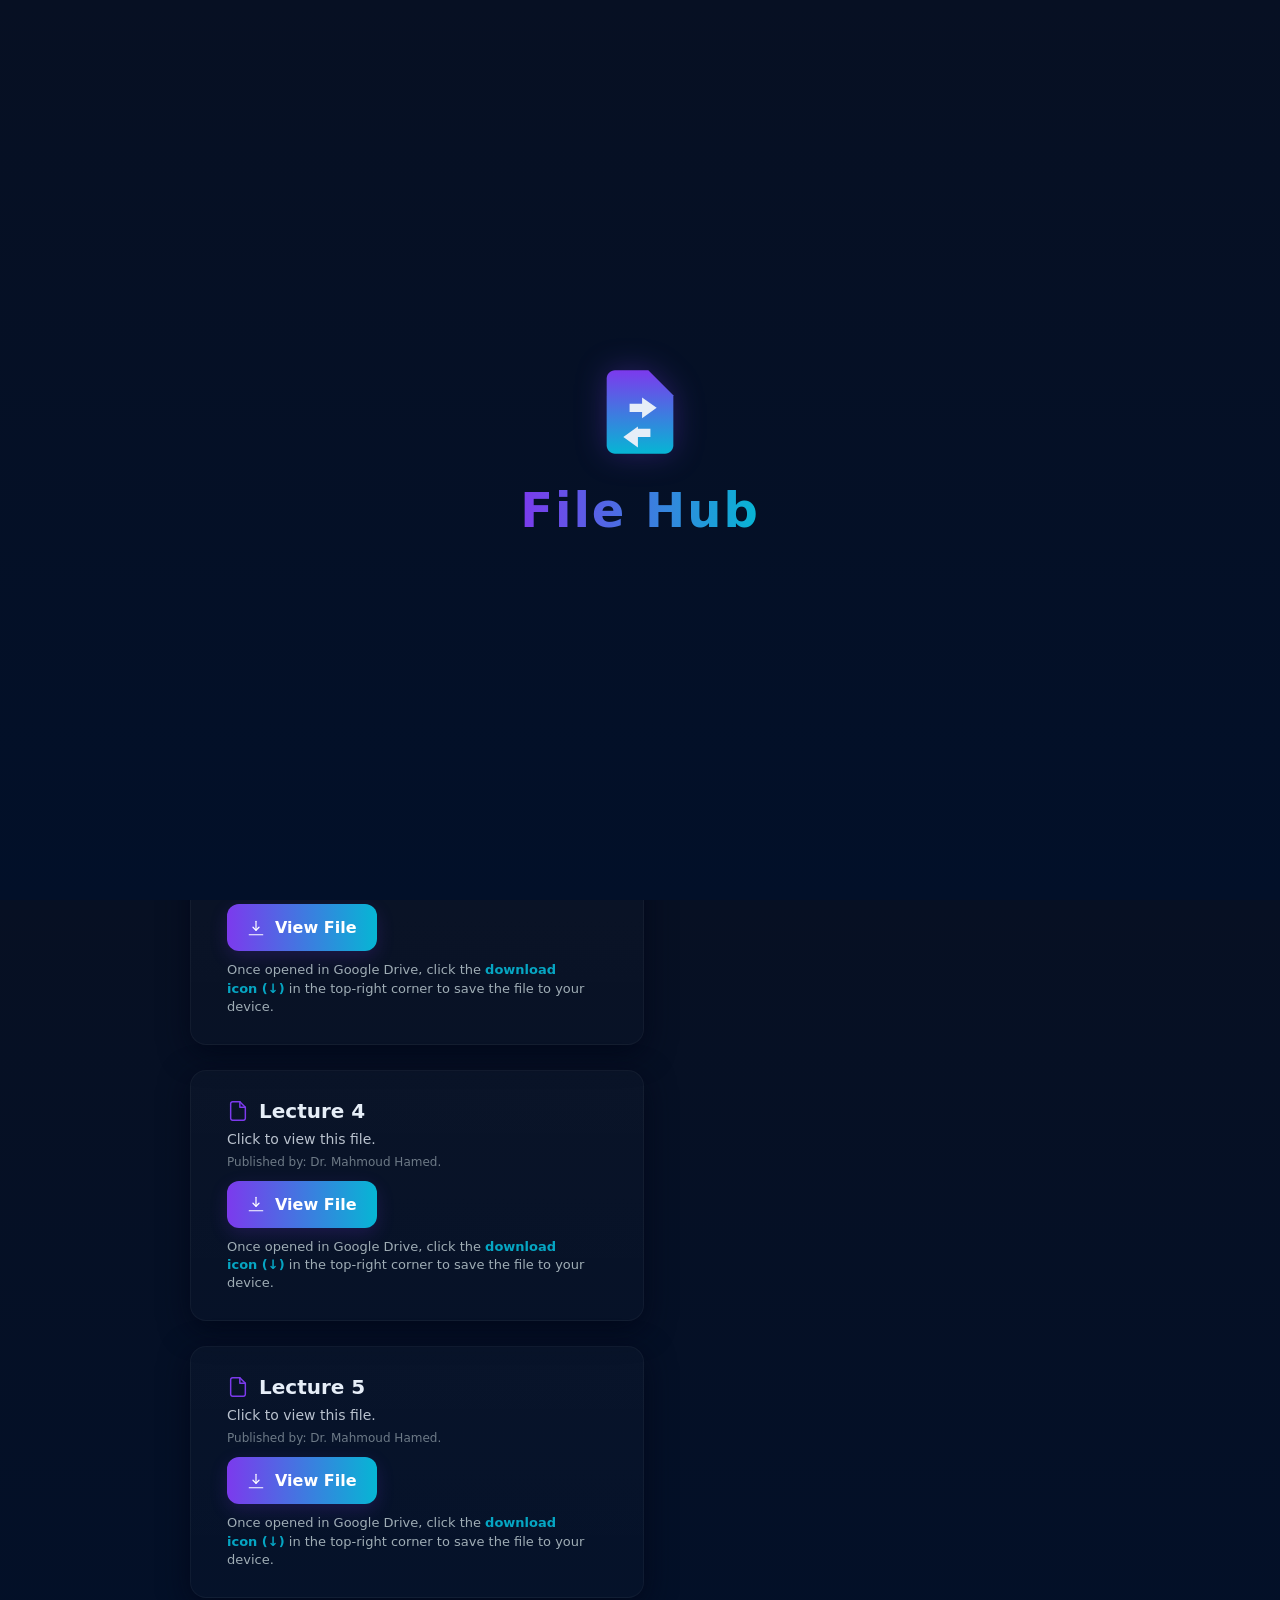
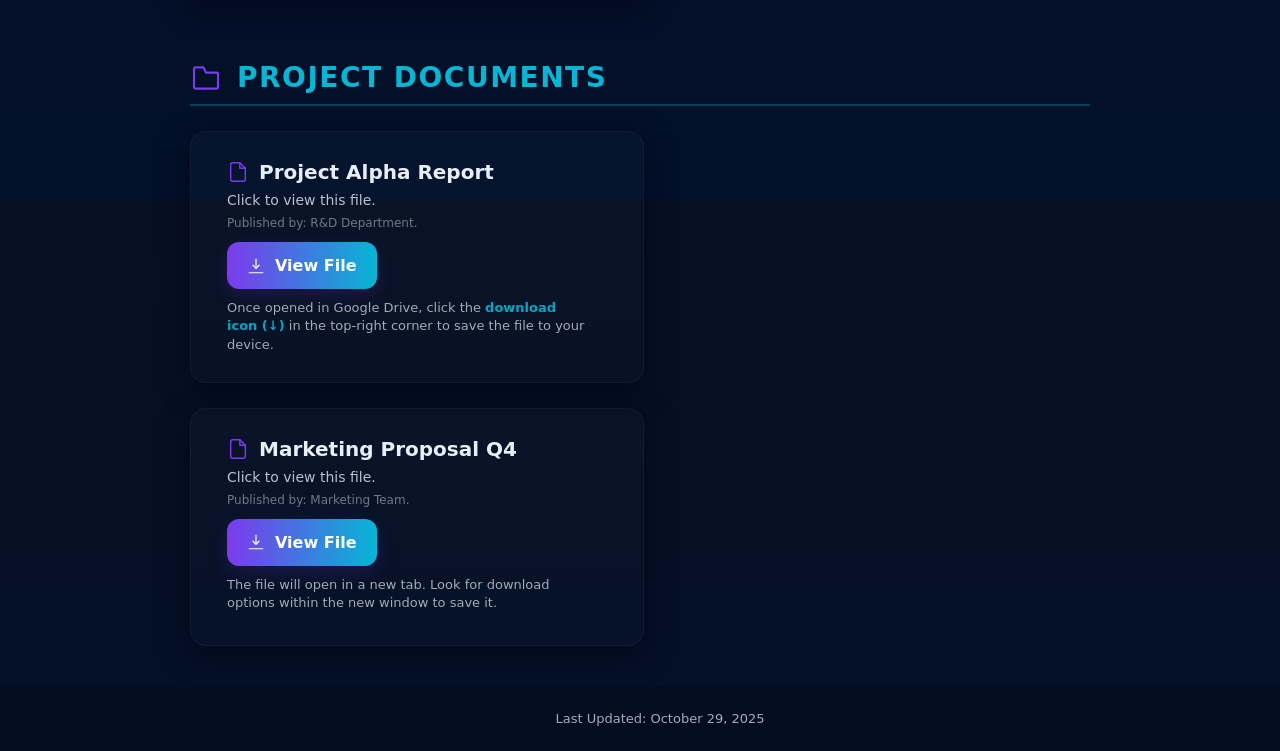
==== commit eead4b8f: "Update Downloads.html" ====
--- a/Downloads.html
+++ b/Downloads.html
@@ -109,7 +109,7 @@
         display:inline-block;
     }
 
-    /* Modal Styles (for both Upload and File View) */
+    /* Modal Styles (for Upload Form only now) */
     .modal-overlay {
         position: fixed;
         top: 0;
@@ -142,17 +142,10 @@
         flex-direction: column;
         border: 1px solid rgba(255,255,255,0.06); /* Subtle border */
     }
-    .modal-header { /* For file view modal actions */
-        display: flex;
-        justify-content: flex-end; /* Align buttons to the right */
-        gap: 10px; /* Space between buttons */
-        margin-bottom: 10px; /* Space below header */
-        position: absolute; /* Position relative to modal-content */
+    .modal-close-btn {
+        position: absolute;
         top: 15px;
         right: 15px;
-        z-index: 10; /* Ensure buttons are above iframe */
-    }
-    .modal-close-btn, .modal-action-btn {
         background: none;
         border: none;
         font-size: 2.5em; /* Large X */
@@ -168,20 +161,9 @@
         height: 40px;
         border-radius: 50%; /* Make them round */
     }
-    .modal-action-btn { /* Style specific to the "open in new window" button */
-        font-size: 1.5em; /* Smaller icon than close button */
-        color: var(--accent2);
-        background-color: rgba(6,182,212,0.1); /* Light background */
-        box-shadow: 0 2px 8px rgba(6,182,212,0.15);
-    }
     .modal-close-btn:hover {
         color: var(--accent1); /* Accent color on hover */
         transform: rotate(90deg);
-    }
-    .modal-action-btn:hover {
-        color: var(--text-color);
-        background-color: var(--accent2);
-        transform: translateY(-2px);
     }
     .modal-iframe {
         width: 100%;
@@ -190,12 +172,6 @@
         border-radius: 8px; /* Slightly rounded corners for the iframe */
         background-color: white; /* Forms generally have white backgrounds */
     }
-    /* Adjust iframe for file view to avoid overlapping header */
-    #file-viewer-iframe {
-        margin-top: 55px; /* Give space for the header buttons */
-        height: calc(100% - 55px); /* Adjust height accordingly */
-    }
-
 
     /* Styles for individual file sections */
     .file-section {
@@ -278,7 +254,7 @@
         font-size: 12px;
         opacity: 0.6;
         margin-top: 5px;
-        margin-bottom: 15px; /* Space before button */
+        margin-bottom: 8px; /* Space before button */
         color: var(--muted-text); /* Muted color */
     }
     .download-btn{--pad:14px 20px;display:inline-flex;align-items:center;gap:10px;background:linear-gradient(90deg,var(--accent1),var(--accent2));padding:var(--pad);border-radius:12px;color:white;font-weight:700;text-decoration:none;box-shadow:0 6px 18px rgba(124,58,237,0.18);transition:transform .15s ease,box-shadow .15s ease}
@@ -286,6 +262,14 @@
     .download-btn:active{transform:translateY(-1px)}
     .icon{width:18px;height:18px;display:inline-block}
     
+    .file-action-hint { /* New class for the hint text */
+        font-size: 13px; /* Slightly larger for readability */
+        opacity: .9; /* Make it a bit more prominent */
+        margin-top: 10px; /* Space from button */
+        color: var(--muted-text);
+        line-height: 1.4;
+    }
+
     /* Footer Styles */
     .page-footer {
         width: 100%;
@@ -328,19 +312,10 @@
             height: 90%;
             padding: 15px; /* Adjust padding for smaller screens */
         }
-        .modal-header {
-            top: 10px;
-            right: 10px;
-            gap: 5px;
-        }
-        .modal-close-btn, .modal-action-btn {
+        .modal-close-btn {
             font-size: 2em; /* Smaller close button on small screens */
             width: 35px;
             height: 35px;
-        }
-        #file-viewer-iframe {
-            margin-top: 50px;
-            height: calc(100% - 50px);
         }
     }
   </style>
@@ -371,24 +346,6 @@
   </div>
   <!-- End Upload Form Modal -->
 
-  <!-- File Viewer Modal -->
-  <div id="file-view-modal-overlay" class="modal-overlay">
-    <div class="modal-content">
-      <div class="modal-header">
-        <a id="open-in-new-window-btn" class="modal-action-btn" href="#" target="_blank" rel="noopener noreferrer" aria-label="Open in new window">
-          <svg class="icon" viewBox="0 0 24 24" fill="none" xmlns="http://www.w3.org/2000/svg">
-              <path d="M18 13V19C18 19.5523 17.5523 20 17 20H5C4.44772 20 4 19.5523 4 19V7C4 6.44772 4.44772 6 5 6H11" stroke="currentColor" stroke-width="1.6" stroke-linecap="round" stroke-linejoin="round"/>
-              <path d="M15 4H20V9" stroke="currentColor" stroke-width="1.6" stroke-linecap="round" stroke-linejoin="round"/>
-              <path d="M10 14L20 4" stroke="currentColor" stroke-width="1.6" stroke-linecap="round" stroke-linejoin="round"/>
-          </svg>
-        </a>
-        <button class="modal-close-btn" id="file-view-modal-close-btn">&times;</button>
-      </div>
-      <iframe id="file-viewer-iframe" class="modal-iframe" src="" frameborder="0" allowfullscreen></iframe>
-    </div>
-  </div>
-  <!-- End File Viewer Modal -->
-
   <main>
     <!-- Upload Files Section -->
     <div class="upload-section">
@@ -426,8 +383,7 @@
             <p class="desc">Click to view this file.</p>
             <p class="publisher">Published by: Dr. Mahmoud Hamed.</p>
             <div style="margin-top:12px">
-              <a class="download-btn" href="#" role="button"
-                 data-file-url="https://drive.google.com/file/d/1rLRCszhYdbH1xzMe_nOHAbzesxZN32Aa/view?usp=drive_link">
+              <a class="download-btn" href="https://drive.google.com/file/d/1rLRCszhYdbH1xzMe_nOHAbzesxZN32Aa/view?usp=drive_link" target="_blank" rel="noopener noreferrer" role="button">
                 <svg class="icon" viewBox="0 0 24 24" fill="none" xmlns="http://www.w3.org/2000/svg" aria-hidden="true">
                   <path d="M12 3v12" stroke="currentColor" stroke-width="1.6" stroke-linecap="round" stroke-linejoin="round"/>
                   <path d="M8 11l4 4 4-4" stroke="currentColor" stroke-width="1.6" stroke-linecap="round" stroke-linejoin="round"/>
@@ -436,7 +392,8 @@
                 View File
               </a>
             </div>
-            <!-- Developer Note: This card opens the file in an in-page modal. -->
+            <div class="file-action-hint">Once opened in Google Drive, click the <span style="color:var(--accent2); font-weight:700;">download icon (↓)</span> in the top-right corner to save the file to your device.</div>
+            <!-- Developer Note: This card opens the file in a new tab. -->
           </div>
         </div>
         <!-- End of Download Card -->
@@ -454,8 +411,7 @@
             <p class="desc">Click to view this file.</p>
             <p class="publisher">Published by: Dr. Mahmoud Hamed.</p>
             <div style="margin-top:12px">
-              <a class="download-btn" href="#" role="button"
-                 data-file-url="https://drive.google.com/file/d/1QFP4odfAIu3-ukTrT6fys9Et8iOrzWIq/view?usp=drive_link">
+              <a class="download-btn" href="https://drive.google.com/file/d/1QFP4odfAIu3-ukTrT6fys9Et8iOrzWIq/view?usp=drive_link" target="_blank" rel="noopener noreferrer" role="button">
                 <svg class="icon" viewBox="0 0 24 24" fill="none" xmlns="http://www.w3.org/2000/svg" aria-hidden="true">
                   <path d="M12 3v12" stroke="currentColor" stroke-width="1.6" stroke-linecap="round" stroke-linejoin="round"/>
                   <path d="M8 11l4 4 4-4" stroke="currentColor" stroke-width="1.6" stroke-linecap="round" stroke-linejoin="round"/>
@@ -464,7 +420,8 @@
                 View File
               </a>
             </div>
-            <!-- Developer Note: This card opens the file in an in-page modal. -->
+            <div class="file-action-hint">Once opened in Google Drive, click the <span style="color:var(--accent2); font-weight:700;">download icon (↓)</span> in the top-right corner to save the file to your device.</div>
+            <!-- Developer Note: This card opens the file in a new tab. -->
           </div>
         </div>
         <!-- End of Download Card -->
@@ -482,8 +439,7 @@
             <p class="desc">Click to view this file.</p>
             <p class="publisher">Published by: Dr. Mahmoud Hamed.</p>
             <div style="margin-top:12px">
-              <a class="download-btn" href="#" role="button"
-                 data-file-url="https://drive.google.com/file/d/1Ij56Ad3kgxddCuv0FKruCuSk6Y7LHcGp/view?usp=drive_link">
+              <a class="download-btn" href="https://drive.google.com/file/d/1Ij56Ad3kgxddCuv0FKruCuSk6Y7LHcGp/view?usp=drive_link" target="_blank" rel="noopener noreferrer" role="button">
                 <svg class="icon" viewBox="0 0 24 24" fill="none" xmlns="http://www.w3.org/2000/svg" aria-hidden="true">
                   <path d="M12 3v12" stroke="currentColor" stroke-width="1.6" stroke-linecap="round" stroke-linejoin="round"/>
                   <path d="M8 11l4 4 4-4" stroke="currentColor" stroke-width="1.6" stroke-linecap="round" stroke-linejoin="round"/>
@@ -492,12 +448,13 @@
                 View File
               </a>
             </div>
-            <!-- Developer Note: This card opens the file in an in-page modal. -->
+            <div class="file-action-hint">Once opened in Google Drive, click the <span style="color:var(--accent2); font-weight:700;">download icon (↓)</span> in the top-right corner to save the file to your device.</div>
+            <!-- Developer Note: This card opens the file in a new tab. -->
           </div>
         </div>
         <!-- End of Download Card -->
- <!-- Start of Download Card - Duplicate this block for more files in this section -->
-        <div class="card" role="region" aria-label="download card for Lecture 3">
+        <!-- Start of Download Card - Duplicate this block for more files in this section -->
+        <div class="card" role="region" aria-label="download card for Lecture 4">
           <div class="info">
             <p class="title">
                 <svg class="file-icon" viewBox="0 0 24 24" fill="none" xmlns="http://www.w3.org/2000/svg">
@@ -509,8 +466,7 @@
             <p class="desc">Click to view this file.</p>
             <p class="publisher">Published by: Dr. Mahmoud Hamed.</p>
             <div style="margin-top:12px">
-              <a class="download-btn" href="#" role="button"
-                 data-file-url="https://drive.google.com/file/d/1iapOU-IZHW6MeAmtH6GSkQYj7hcXgO3F/view?usp=drive_link">
+              <a class="download-btn" href="https://drive.google.com/file/d/1iapOU-IZHW6MeAmtH6GSkQYj7hcXgO3F/view?usp=drive_link" target="_blank" rel="noopener noreferrer" role="button">
                 <svg class="icon" viewBox="0 0 24 24" fill="none" xmlns="http://www.w3.org/2000/svg" aria-hidden="true">
                   <path d="M12 3v12" stroke="currentColor" stroke-width="1.6" stroke-linecap="round" stroke-linejoin="round"/>
                   <path d="M8 11l4 4 4-4" stroke="currentColor" stroke-width="1.6" stroke-linecap="round" stroke-linejoin="round"/>
@@ -519,12 +475,13 @@
                 View File
               </a>
             </div>
-            <!-- Developer Note: This card opens the file in an in-page modal. -->
+            <div class="file-action-hint">Once opened in Google Drive, click the <span style="color:var(--accent2); font-weight:700;">download icon (↓)</span> in the top-right corner to save the file to your device.</div>
+            <!-- Developer Note: This card opens the file in a new tab. -->
           </div>
         </div>
         <!-- End of Download Card -->
           <!-- Start of Download Card - Duplicate this block for more files in this section -->
-        <div class="card" role="region" aria-label="download card for Lecture 3">
+        <div class="card" role="region" aria-label="download card for Lecture 5">
           <div class="info">
             <p class="title">
                 <svg class="file-icon" viewBox="0 0 24 24" fill="none" xmlns="http://www.w3.org/2000/svg">
@@ -536,8 +493,7 @@
             <p class="desc">Click to view this file.</p>
             <p class="publisher">Published by: Dr. Mahmoud Hamed.</p>
             <div style="margin-top:12px">
-              <a class="download-btn" href="#" role="button"
-                 data-file-url="https://drive.google.com/file/d/1nZimO8IL_3MdwT0o1TQYxT0WstoFh3py/view?usp=drive_link">
+              <a class="download-btn" href="https://drive.google.com/file/d/1nZimO8IL_3MdwT0o1TQYxT0WstoFh3py/view?usp=drive_link" target="_blank" rel="noopener noreferrer" role="button">
                 <svg class="icon" viewBox="0 0 24 24" fill="none" xmlns="http://www.w3.org/2000/svg" aria-hidden="true">
                   <path d="M12 3v12" stroke="currentColor" stroke-width="1.6" stroke-linecap="round" stroke-linejoin="round"/>
                   <path d="M8 11l4 4 4-4" stroke="currentColor" stroke-width="1.6" stroke-linecap="round" stroke-linejoin="round"/>
@@ -546,7 +502,8 @@
                 View File
               </a>
             </div>
-            <!-- Developer Note: This card opens the file in an in-page modal. -->
+            <div class="file-action-hint">Once opened in Google Drive, click the <span style="color:var(--accent2); font-weight:700;">download icon (↓)</span> in the top-right corner to save the file to your device.</div>
+            <!-- Developer Note: This card opens the file in a new tab. -->
           </div>
         </div>
         <!-- End of Download Card -->
@@ -577,8 +534,7 @@
             <p class="desc">Click to view this file.</p>
             <p class="publisher">Published by: R&D Department.</p>
             <div style="margin-top:12px">
-              <a class="download-btn" href="#" role="button"
-                 data-file-url="https://drive.google.com/file/d/YOUR_FILE_ID_FOR_ALPHA_REPORT/view?usp=drive_link">
+              <a class="download-btn" href="https://drive.google.com/file/d/YOUR_FILE_ID_FOR_ALPHA_REPORT/view?usp=drive_link" target="_blank" rel="noopener noreferrer" role="button">
                 <svg class="icon" viewBox="0 0 24 24" fill="none" xmlns="http://www.w3.org/2000/svg" aria-hidden="true">
                   <path d="M12 3v12" stroke="currentColor" stroke-width="1.6" stroke-linecap="round" stroke-linejoin="round"/>
                   <path d="M8 11l4 4 4-4" stroke="currentColor" stroke-width="1.6" stroke-linecap="round" stroke-linejoin="round"/>
@@ -587,7 +543,8 @@
                 View File
               </a>
             </div>
-            <!-- Developer Note: This card opens the file in an in-page modal. -->
+            <div class="file-action-hint">Once opened in Google Drive, click the <span style="color:var(--accent2); font-weight:700;">download icon (↓)</span> in the top-right corner to save the file to your device.</div>
+            <!-- Developer Note: This card opens the file in a new tab. -->
           </div>
         </div>
         <!-- End of Download Card -->
@@ -605,8 +562,7 @@
             <p class="desc">Click to view this file.</p>
             <p class="publisher">Published by: Marketing Team.</p>
             <div style="margin-top:12px">
-              <a class="download-btn" href="#" role="button"
-                 data-file-url="https://example.com/documents/marketing-proposal-q4.docx">
+              <a class="download-btn" href="https://example.com/documents/marketing-proposal-q4.docx" target="_blank" rel="noopener noreferrer" role="button">
                 <svg class="icon" viewBox="0 0 24 24" fill="none" xmlns="http://www.w3.org/2000/svg" aria-hidden="true">
                   <path d="M12 3v12" stroke="currentColor" stroke-width="1.6" stroke-linecap="round" stroke-linejoin="round"/>
                   <path d="M8 11l4 4 4-4" stroke="currentColor" stroke-width="1.6" stroke-linecap="round" stroke-linejoin="round"/>
@@ -615,7 +571,8 @@
                 View File
               </a>
             </div>
-            <!-- Developer Note: This card opens the file in an in-page modal. -->
+            <div class="file-action-hint">The file will open in a new tab. Look for download options within the new window to save it.</div>
+            <!-- Developer Note: This card opens the file in a new tab. -->
           </div>
         </div>
         <!-- End of Download Card -->
@@ -672,51 +629,6 @@
           document.body.style.overflow = '';
         }
       });
-
-      // --- File Viewer Modal Logic ---
-      const fileViewModalOverlay = document.getElementById('file-view-modal-overlay');
-      const fileViewModalCloseBtn = document.getElementById('file-view-modal-close-btn');
-      const fileViewerIframe = document.getElementById('file-viewer-iframe');
-      const openInNewWindowBtn = document.getElementById('open-in-new-window-btn');
-
-      const downloadButtons = document.querySelectorAll('.download-btn');
-
-      downloadButtons.forEach(anchor => {
-        const fileUrl = anchor.dataset.fileUrl;
-
-        // The href attribute of the button itself will now open the modal
-        anchor.href = '#'; // Prevent default navigation if JS is active
-
-        // Add click listener to open the file in the modal
-        anchor.addEventListener('click', (e) => {
-          e.preventDefault();
-          if (fileUrl) {
-            fileViewerIframe.src = fileUrl; // Set iframe source to the file URL
-            openInNewWindowBtn.href = fileUrl; // Set the href for the "Open in New Window" button
-            fileViewModalOverlay.classList.add('visible'); // Show file viewer modal
-            document.body.style.overflow = 'hidden'; // Prevent background scrolling
-          } else {
-            console.warn('View File button is missing data-file-url:', anchor);
-          }
-        });
-      });
-
-      fileViewModalCloseBtn.addEventListener('click', () => {
-        fileViewModalOverlay.classList.remove('visible'); // Hide file viewer modal
-        fileViewerIframe.src = ''; // Clear iframe source
-        document.body.style.overflow = ''; // Restore background scrolling
-      });
-
-      fileViewModalOverlay.addEventListener('click', (e) => {
-        if (e.target === fileViewModalOverlay) {
-          fileViewModalOverlay.classList.remove('visible');
-          fileViewerIframe.src = '';
-          document.body.style.overflow = '';
-        }
-      });
-
-      // The 'openInNewWindowBtn' already has target="_blank" and rel="noopener noreferrer" in HTML
-      // Its href is set dynamically when the file view modal opens. No extra JS click needed.
     });
   </script>
 </body>
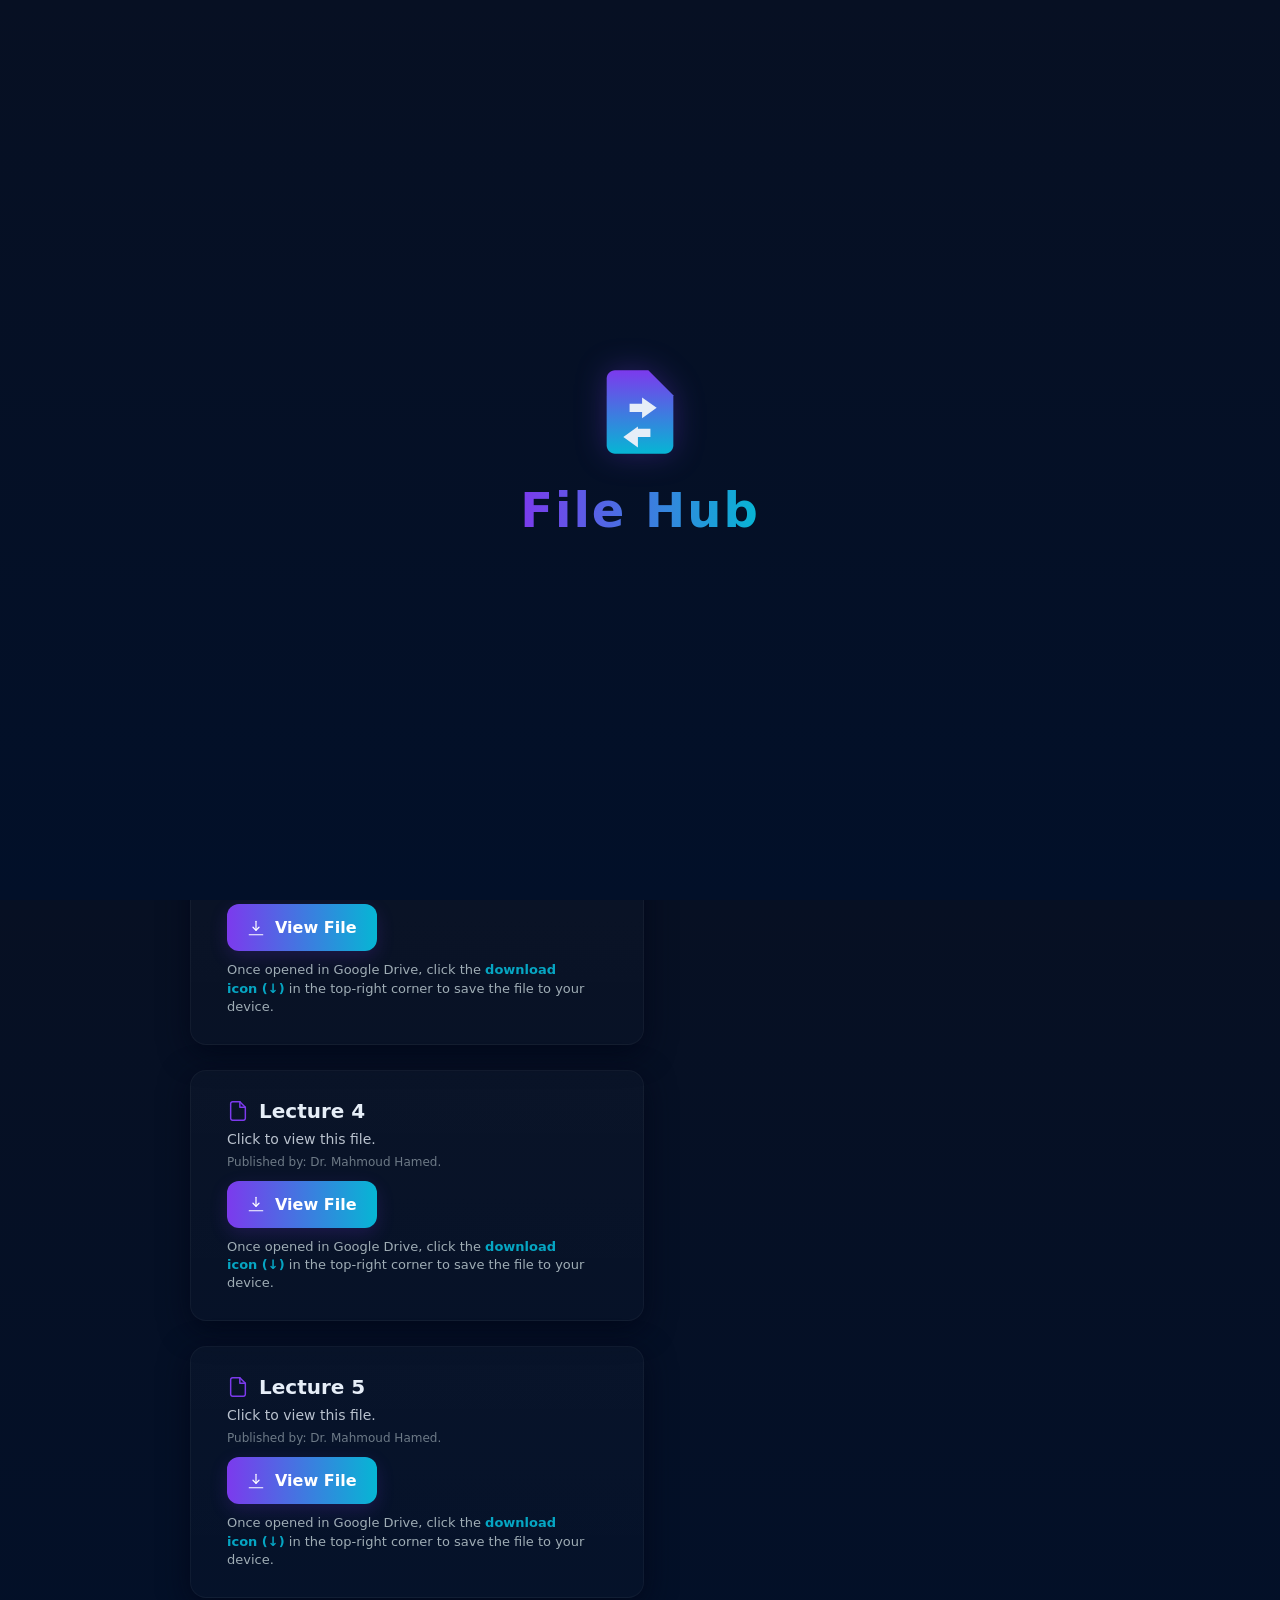
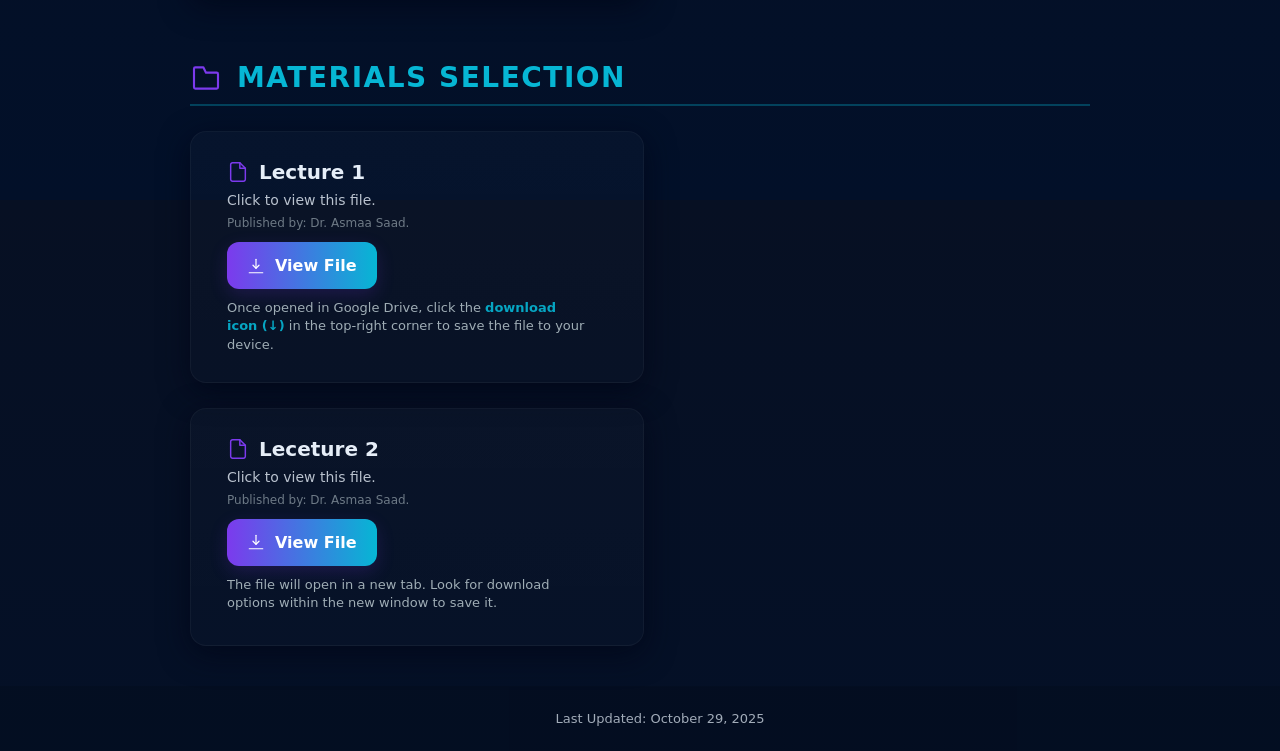
==== commit 7cb64c27: "Update Downloads.html" ====
--- a/Downloads.html
+++ b/Downloads.html
@@ -517,7 +517,7 @@
         <svg class="section-icon" viewBox="0 0 24 24" fill="none" xmlns="http://www.w3.org/2000/svg">
             <path d="M10 4H4C3.44772 4 3 4.44772 3 5V19C3 19.5523 3.44772 20 4 20H20C20.5523 20 21 19.5523 21 19V9C21 8.44772 20.5523 8 20 8H12L10 4Z" stroke="currentColor" stroke-width="1.6" stroke-linecap="round" stroke-linejoin="round"/>
         </svg>
-        Project Documents
+        Materials Selection
       </h2>
       <div class="section-cards-wrapper">
 
@@ -529,12 +529,12 @@
                     <path d="M14 2H6C5.46957 2 4.96086 2.21071 4.58579 2.58579C4.21071 2.96086 4 3.46957 4 4V20C4 20.5304 4.21071 21.0391 4.58579 21.4142C4.96086 21.7893 5.46957 22 6 22H18C18.5304 22 19.0391 21.7893 19.4142 21.4142C19.7893 21.0391 20 20.5304 20 20V8L14 2Z" stroke="currentColor" stroke-width="1.6" stroke-linecap="round" stroke-linejoin="round"/>
                     <path d="M14 2V8H20" stroke="currentColor" stroke-width="1.6" stroke-linecap="round" stroke-linejoin="round"/>
                 </svg>
-                Project Alpha Report
+                Lecture 1
             </p>
             <p class="desc">Click to view this file.</p>
-            <p class="publisher">Published by: R&D Department.</p>
+            <p class="publisher">Published by: Dr. Asmaa Saad.</p>
             <div style="margin-top:12px">
-              <a class="download-btn" href="https://drive.google.com/file/d/YOUR_FILE_ID_FOR_ALPHA_REPORT/view?usp=drive_link" target="_blank" rel="noopener noreferrer" role="button">
+              <a class="download-btn" href="https://drive.google.com/file/d/1FXk0dBfUg-ueb8F7HQzJfjWYMy6x3yCw/view?usp=drive_link" target="_blank" rel="noopener noreferrer" role="button">
                 <svg class="icon" viewBox="0 0 24 24" fill="none" xmlns="http://www.w3.org/2000/svg" aria-hidden="true">
                   <path d="M12 3v12" stroke="currentColor" stroke-width="1.6" stroke-linecap="round" stroke-linejoin="round"/>
                   <path d="M8 11l4 4 4-4" stroke="currentColor" stroke-width="1.6" stroke-linecap="round" stroke-linejoin="round"/>
@@ -557,12 +557,12 @@
                     <path d="M14 2H6C5.46957 2 4.96086 2.21071 4.58579 2.58579C4.21071 2.96086 4 3.46957 4 4V20C4 20.5304 4.21071 21.0391 4.58579 21.4142C4.96086 21.7893 5.46957 22 6 22H18C18.5304 22 19.0391 21.7893 19.4142 21.4142C19.7893 21.0391 20 20.5304 20 20V8L14 2Z" stroke="currentColor" stroke-width="1.6" stroke-linecap="round" stroke-linejoin="round"/>
                     <path d="M14 2V8H20" stroke="currentColor" stroke-width="1.6" stroke-linecap="round" stroke-linejoin="round"/>
                 </svg>
-                Marketing Proposal Q4
+                Leceture 2
             </p>
             <p class="desc">Click to view this file.</p>
-            <p class="publisher">Published by: Marketing Team.</p>
+            <p class="publisher">Published by: Dr. Asmaa Saad.</p>
             <div style="margin-top:12px">
-              <a class="download-btn" href="https://example.com/documents/marketing-proposal-q4.docx" target="_blank" rel="noopener noreferrer" role="button">
+              <a class="download-btn" href="https://drive.google.com/file/d/1qvbPAJDarco3Zb9A4_n7eBu355RNvz7L/view?usp=drive_link" target="_blank" rel="noopener noreferrer" role="button">
                 <svg class="icon" viewBox="0 0 24 24" fill="none" xmlns="http://www.w3.org/2000/svg" aria-hidden="true">
                   <path d="M12 3v12" stroke="currentColor" stroke-width="1.6" stroke-linecap="round" stroke-linejoin="round"/>
                   <path d="M8 11l4 4 4-4" stroke="currentColor" stroke-width="1.6" stroke-linecap="round" stroke-linejoin="round"/>
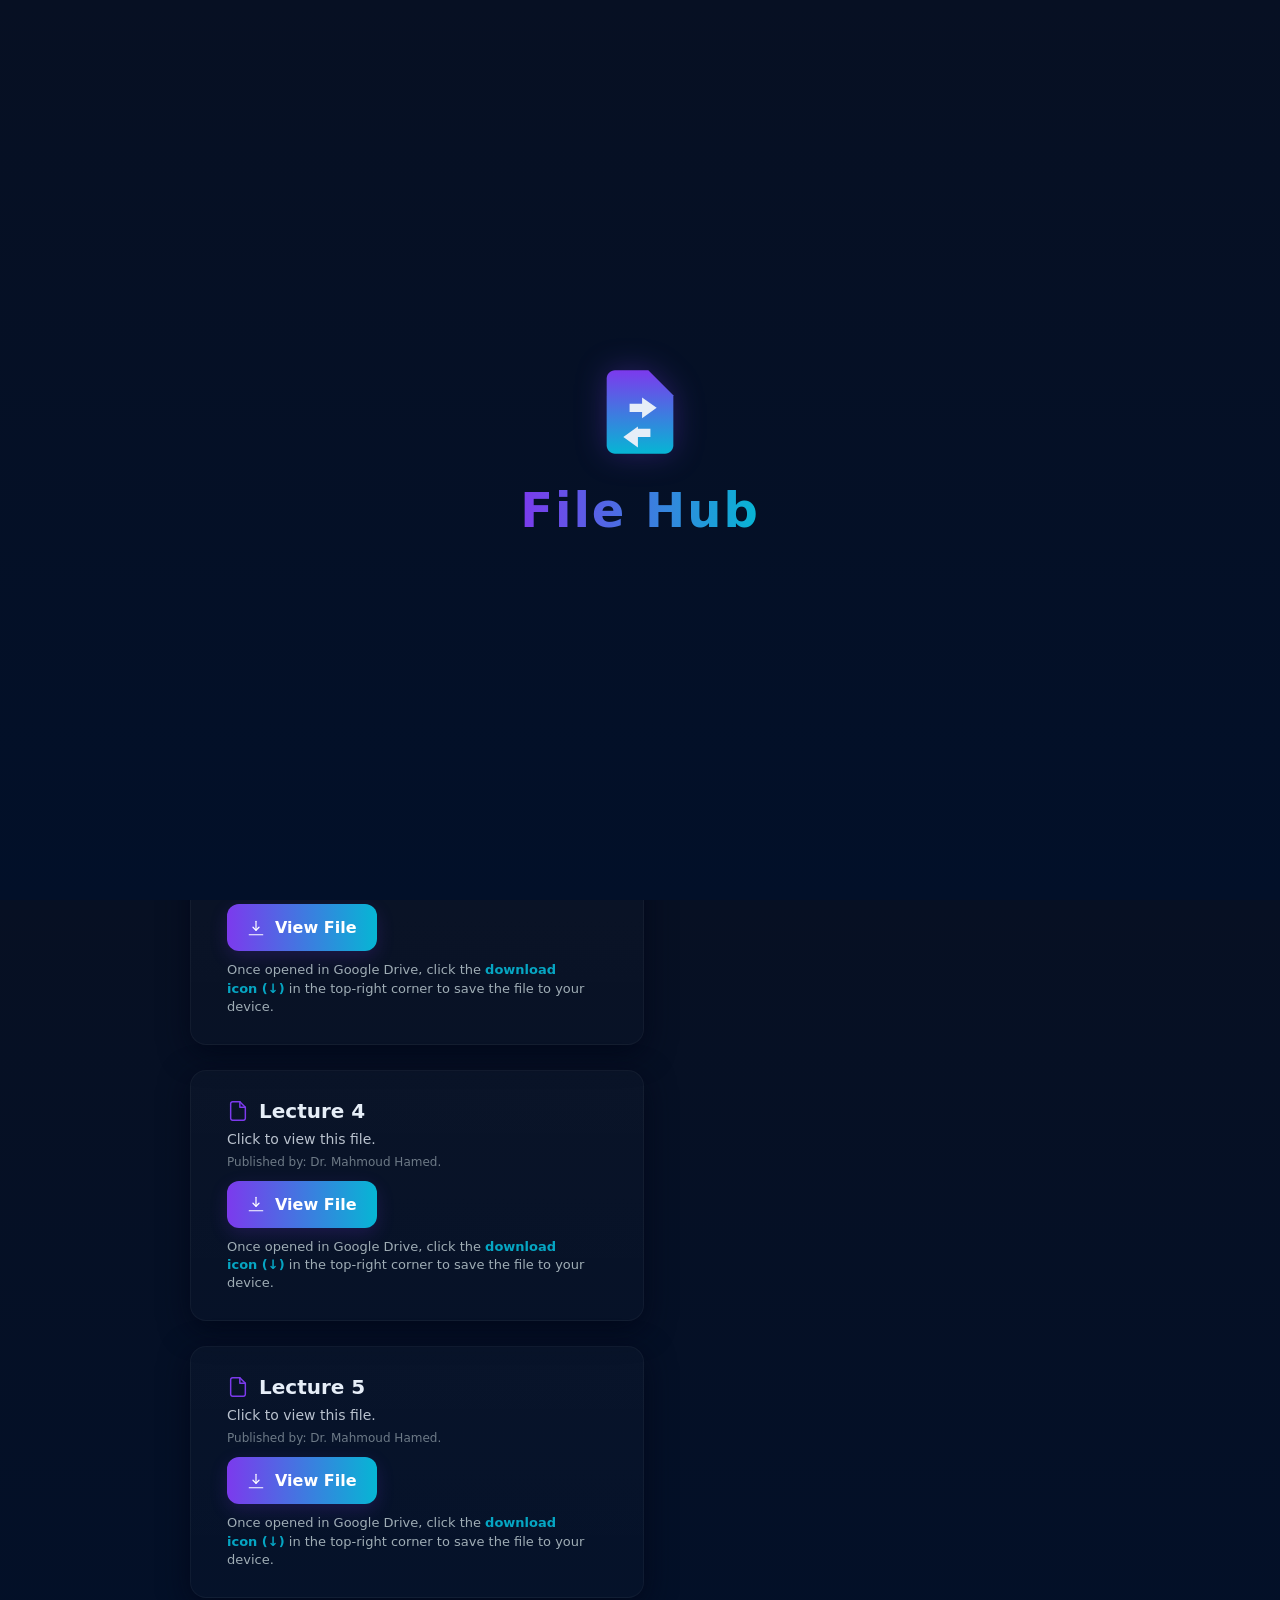
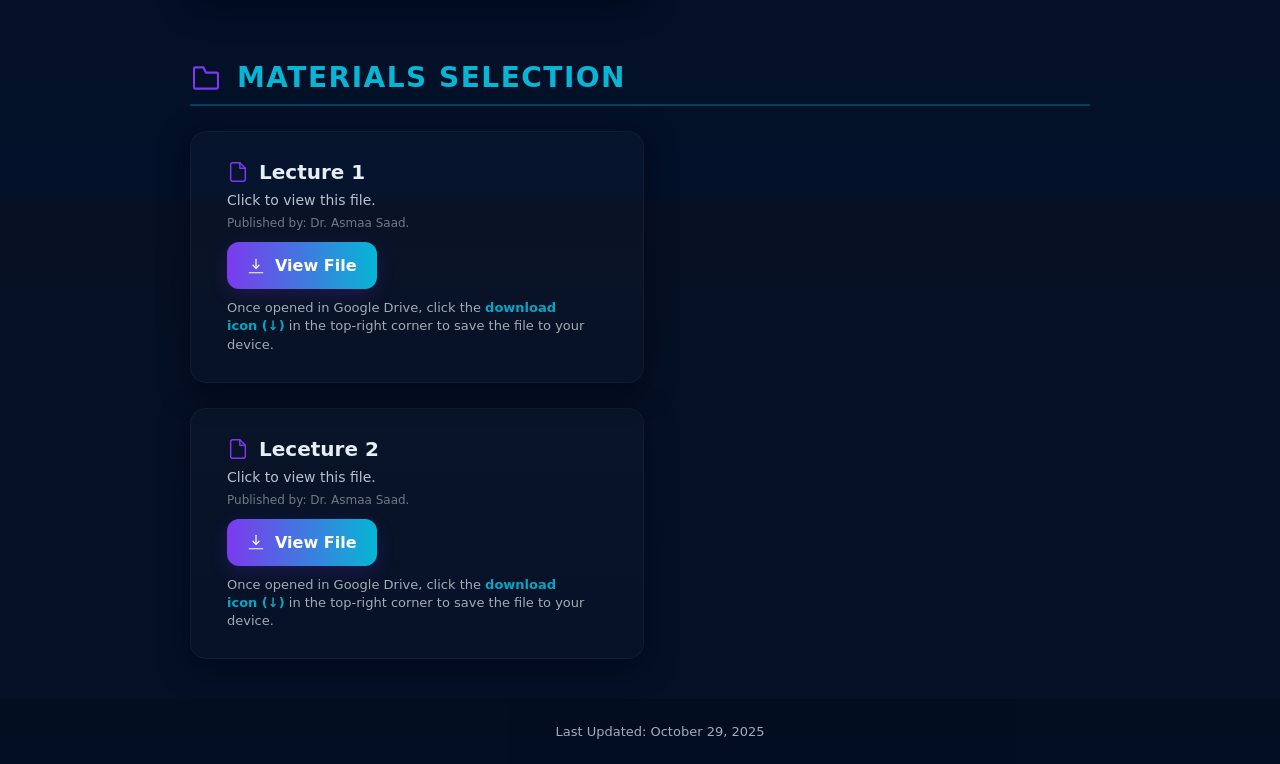
==== commit a1d5e518: "Update Downloads.html" ====
--- a/Downloads.html
+++ b/Downloads.html
@@ -4,6 +4,16 @@
   <meta charset="utf-8" />
   <meta name="viewport" content="width=device-width,initial-scale=1" />
   <title>File Hub - Downloads</title>
+
+  <!-- PWA Meta Tags -->
+  <meta name="apple-mobile-web-app-capable" content="yes">
+  <meta name="apple-mobile-web-app-status-bar-style" content="black">
+  <meta name="apple-mobile-web-app-title" content="File Hub">
+  <link rel="apple-touch-icon" href="/icons/icon-512x512.png"> <!-- Path to your PWA icon on GitHub -->
+  <link rel="manifest" href="/manifest.json"> <!-- Path to your manifest.json on GitHub -->
+  <!-- Developer Note: For PWA, ensure manifest.json and sw.js are in the root directory.
+       Replace /icons/icon-512x512.png with the actual path to your highest-res PWA icon. -->
+
   <!-- Favicon for Files and Mechatronics -->
   <link rel="icon" type="image/svg+xml" href="data:image/svg+xml,%3Csvg xmlns='http://www.w3.org/2000/svg' viewBox='0 0 24 24'%3E%3Cdefs%3E%3ClinearGradient id='a' x1='12' y1='2' x2='12' y2='22' gradientUnits='userSpaceOnUse'%3E%3Cstop stop-color='%237c3aed'/%3E%3Cstop offset='1' stop-color='%2306b6d4'/%3E%3C/linearGradient%3E%3C/defs%3E%3Cpath d='M14 2H6c-1.1 0-2 .9-2 2v16c0 1.1.9 2 2 2h12c1.1 0 2-.9 2-2V8l-6-6z' fill='url(%23a)'/%3E%3Cpath d='M12.5 12h-3v-2h3V8.5L16 11l-3.5 2.5V12zM11.5 16h3v2h-3v2.5L8 18l3.5-2.5V16z' fill='%23e6eef8'/%3E%3C/svg%3E">
   <!-- Developer Note: This favicon represents a document with a gear, symbolizing files and mechatronics. -->
@@ -78,15 +88,21 @@
         gap: 40px; /* Space between sections */
     }
 
-    /* Upload Button Styles */
-    .upload-section {
+    /* Header Actions Section (Upload + Install) */
+    .header-actions {
         width: 100%;
         max-width: 900px;
-        margin-bottom: 20px; /* Space between upload button and first section */
-        text-align: right; /* Align button to the right */
-        padding-right: 20px; /* Small padding */
-    }
-    .upload-btn {
+        margin-bottom: 20px;
+        text-align: right;
+        padding-right: 20px;
+        display: flex; /* Use flexbox to align buttons */
+        justify-content: flex-end; /* Push buttons to the right */
+        gap: 15px; /* Space between buttons */
+        flex-wrap: wrap; /* Allow buttons to wrap on smaller screens */
+        padding-left: 20px; /* Balance padding */
+    }
+    /* Common button styles for upload and install */
+    .action-btn {
         --pad:14px 20px;
         display:inline-flex;
         align-items:center;
@@ -99,11 +115,14 @@
         text-decoration:none;
         box-shadow:0 6px 18px rgba(124,58,237,0.18);
         transition:transform .15s ease,box-shadow .15s ease;
-        cursor: pointer; /* Indicate it's clickable */
-    }
-    .upload-btn:hover{transform:translateY(-3px);box-shadow:0 12px 30px rgba(6,182,212,0.12)}
-    .upload-btn:active{transform:translateY(-1px)}
-    .upload-btn .icon {
+        cursor: pointer;
+        border: none; /* Remove default button border */
+        font-family: inherit; /* Inherit font from body */
+        font-size: 1em; /* Ensure consistent font size */
+    }
+    .action-btn:hover{transform:translateY(-3px);box-shadow:0 12px 30px rgba(6,182,212,0.12)}
+    .action-btn:active{transform:translateY(-1px)}
+    .action-btn .icon {
         width:18px;
         height:18px;
         display:inline-block;
@@ -286,6 +305,13 @@
     }
 
     @media (max-width: 600px) {
+        .header-actions {
+            flex-direction: column; /* Stack buttons vertically on small screens */
+            align-items: center; /* Center buttons */
+            padding-left: 0;
+            padding-right: 0;
+            gap: 10px; /* Reduce gap */
+        }
         .card {
             padding: 20px 25px;
             max-width: 100%; /* Allow cards to take full width on small screens */
@@ -303,10 +329,6 @@
         #splash-screen .splash-title {
             font-size: 2.2em;
         }
-        .upload-section {
-            text-align: center; /* Center upload button on small screens */
-            padding-right: 0;
-        }
         .modal-content {
             width: 95%; /* Make modal slightly wider on small screens */
             height: 90%;
@@ -321,6 +343,82 @@
   </style>
 </head>
 <body>
+  <!-- Developer Note:
+       To make this a fully functional PWA for desktop installation:
+       1. Create a file named 'manifest.json' in your GitHub project's root directory.
+          Paste the following content into it:
+          ```json
+          {
+            "name": "File Hub",
+            "short_name": "File Hub",
+            "start_url": ".",
+            "display": "standalone",
+            "background_color": "#071023",
+            "theme_color": "#06b6d4",
+            "icons": [
+              {
+                "src": "/icons/icon-512x512.png",
+                "sizes": "512x512",
+                "type": "image/png"
+              },
+              {
+                "src": "/icons/icon-192x192.png",
+                "sizes": "192x192",
+                "type": "image/png"
+              },
+              {
+                "src": "/icons/icon-144x144.png",
+                "sizes": "144x144",
+                "type": "image/png"
+              },
+              {
+                "src": "/icons/icon-96x96.png",
+                "sizes": "96x96",
+                "type": "image/png"
+              },
+              {
+                "src": "/icons/icon-72x72.png",
+                "sizes": "72x72",
+                "type": "image/png"
+              },
+              {
+                "src": "/icons/icon-48x48.png",
+                "sizes": "48x48",
+                "type": "image/png"
+              }
+            ]
+          }
+          ```
+       2. Create a folder named 'icons' in your GitHub project's root directory.
+       3. Place your application icon (e.g., a 512x512 PNG) inside the 'icons' folder and name it 'icon-512x512.png'.
+          (Optionally, add other sizes as specified in the manifest for better display across devices).
+       4. Create a file named 'sw.js' in your GitHub project's root directory.
+          Paste the following content into it:
+          ```javascript
+          // sw.js (Service Worker)
+          // A minimal service worker that enables PWA installation.
+          // For full offline capabilities, you'd add caching strategies here.
+
+          self.addEventListener('install', (event) => {
+            console.log('Service Worker: Installed');
+            self.skipWaiting(); // Forces the waiting service worker to become the active service worker
+          });
+
+          self.addEventListener('activate', (event) => {
+            console.log('Service Worker: Activated');
+            event.waitUntil(clients.claim()); // Take control of un-controlled clients immediately
+          });
+
+          self.addEventListener('fetch', (event) => {
+            // For now, we're just letting all network requests pass through.
+            // To add offline capabilities, you would implement caching strategies here.
+            // Example: event.respondWith(caches.match(event.request).then(response => response || fetch(event.request)));
+            event.respondWith(fetch(event.request));
+          });
+          ```
+       After these steps, when your site is live on GitHub Pages, browsers supporting PWA will show an install prompt.
+  -->
+
   <!-- Splash Screen -->
   <div id="splash-screen">
     <svg class="splash-icon" viewBox="0 0 24 24" xmlns="http://www.w3.org/2000/svg">
@@ -347,9 +445,9 @@
   <!-- End Upload Form Modal -->
 
   <main>
-    <!-- Upload Files Section -->
-    <div class="upload-section">
-      <a id="upload-btn" class="upload-btn" href="#" role="button" data-form-url="https://forms.office.com/r/fYUKMMHHVL">
+    <!-- Header Actions Section (Upload + Install) -->
+    <div class="header-actions">
+      <a id="upload-btn" class="action-btn" href="#" role="button" data-form-url="https://forms.office.com/r/fYUKMMHHVL">
         <svg class="icon" viewBox="0 0 24 24" fill="none" xmlns="http://www.w3.org/2000/svg" aria-hidden="true">
             <path d="M4 14.8996V20.8996C4 21.452 4.44772 21.8996 5 21.8996H19C19.5523 21.8996 20 21.452 20 20.8996V14.8996" stroke="currentColor" stroke-width="1.6" stroke-linecap="round" stroke-linejoin="round"/>
             <path d="M12 16.8996V3.8996" stroke="currentColor" stroke-width="1.6" stroke-linecap="round" stroke-linejoin="round"/>
@@ -357,7 +455,15 @@
         </svg>
         Upload Files
       </a>
-      <!-- Developer Note: This button opens an Office Form in a modal for users to upload files. -->
+      <button id="install-app-btn" class="action-btn" style="display: none;" aria-label="Install File Hub App">
+        <svg class="icon" viewBox="0 0 24 24" fill="none" xmlns="http://www.w3.org/2000/svg" aria-hidden="true">
+            <path d="M12 21C16.9706 21 21 16.9706 21 12C21 7.02944 16.9706 3 12 3C7.02944 3 3 7.02944 3 12C3 16.9706 7.02944 21 12 21Z" stroke="currentColor" stroke-width="1.6" stroke-linecap="round" stroke-linejoin="round"/>
+            <path d="M12 8V16" stroke="currentColor" stroke-width="1.6" stroke-linecap="round" stroke-linejoin="round"/>
+            <path d="M8 12H16" stroke="currentColor" stroke-width="1.6" stroke-linecap="round" stroke-linejoin="round"/>
+        </svg>
+        Install App
+      </button>
+      <!-- Developer Note: The "Install App" button is hidden by default and shown by JavaScript if PWA installation is available. -->
     </div>
 
     <!-- Start of File Section -->
@@ -522,7 +628,7 @@
       <div class="section-cards-wrapper">
 
         <!-- Start of Download Card -->
-        <div class="card" role="region" aria-label="download card for Project Alpha Report">
+        <div class="card" role="region" aria-label="download card for Materials Lecture 1">
           <div class="info">
             <p class="title">
                 <svg class="file-icon" viewBox="0 0 24 24" fill="none" xmlns="http://www.w3.org/2000/svg">
@@ -550,7 +656,7 @@
         <!-- End of Download Card -->
 
         <!-- Start of Download Card -->
-        <div class="card" role="region" aria-label="download card for Marketing Proposal">
+        <div class="card" role="region" aria-label="download card for Materials Lecture 2">
           <div class="info">
             <p class="title">
                 <svg class="file-icon" viewBox="0 0 24 24" fill="none" xmlns="http://www.w3.org/2000/svg">
@@ -588,6 +694,21 @@
   </footer>
 
   <script>
+    // --- Service Worker Registration for PWA ---
+    if ('serviceWorker' in navigator) {
+      window.addEventListener('load', () => {
+        navigator.serviceWorker.register('/sw.js') // Point to a separate sw.js file if deployed
+          .then(registration => {
+            console.log('Service Worker registered with scope:', registration.scope);
+          })
+          .catch(error => {
+            console.error('Service Worker registration failed:', error);
+          });
+      });
+    }
+
+    let deferredPrompt; // To store the event for later use
+
     document.addEventListener('DOMContentLoaded', () => {
       // --- Splash screen logic ---
       const splashScreen = document.getElementById('splash-screen');
@@ -598,6 +719,34 @@
         }, { once: true });
       }, 2000); // Display for 2 seconds
 
+      // --- PWA Install Button Logic ---
+      const installAppBtn = document.getElementById('install-app-btn');
+
+      window.addEventListener('beforeinstallprompt', (e) => {
+        e.preventDefault(); // Prevent the mini-infobar from appearing on mobile
+        deferredPrompt = e; // Stash the event so it can be triggered later.
+        installAppBtn.style.display = 'flex'; // Show the install button
+        console.log('beforeinstallprompt fired, install button shown.');
+      });
+
+      installAppBtn.addEventListener('click', async () => {
+        if (deferredPrompt) {
+          deferredPrompt.prompt(); // Show the installation prompt
+          const { outcome } = await deferredPrompt.userChoice; // Wait for the user to respond
+          console.log(`User response to the install prompt: ${outcome}`);
+          if (outcome === 'accepted') {
+            installAppBtn.style.display = 'none'; // Hide the button if user accepts
+          }
+          deferredPrompt = null; // Clear the deferred prompt
+        }
+      });
+
+      window.addEventListener('appinstalled', () => {
+        console.log('PWA was installed!');
+        installAppBtn.style.display = 'none'; // Hide the button after successful installation
+      });
+
+
       // --- Upload Modal Logic ---
       const uploadButton = document.getElementById('upload-btn');
       const uploadModalOverlay = document.getElementById('upload-modal-overlay');
@@ -629,6 +778,25 @@
           document.body.style.overflow = '';
         }
       });
+      
+      // --- File View/Download Instructions Logic ---
+      const downloadButtons = document.querySelectorAll('.download-btn');
+
+      downloadButtons.forEach(anchor => {
+        const fileUrl = anchor.href; // Get URL directly from href as it's now set
+
+        const cardInfo = anchor.closest('.info');
+        const hintDiv = cardInfo.querySelector('.file-action-hint');
+
+        if (fileUrl && fileUrl.includes('drive.google.com')) {
+          hintDiv.innerHTML = 'Once opened in Google Drive, click the <span style="color:var(--accent2); font-weight:700;">download icon (↓)</span> in the top-right corner to save the file to your device.';
+        } else if (fileUrl && fileUrl !== '#') {
+          hintDiv.innerHTML = 'The file will open in a new tab. Look for download options within the new window to save it.';
+        } else {
+          hintDiv.innerHTML = 'File URL is not specified.'; // Fallback for missing URLs
+        }
+        hintDiv.style.display = 'block'; // Ensure hint is always visible
+      });
     });
   </script>
 </body>
